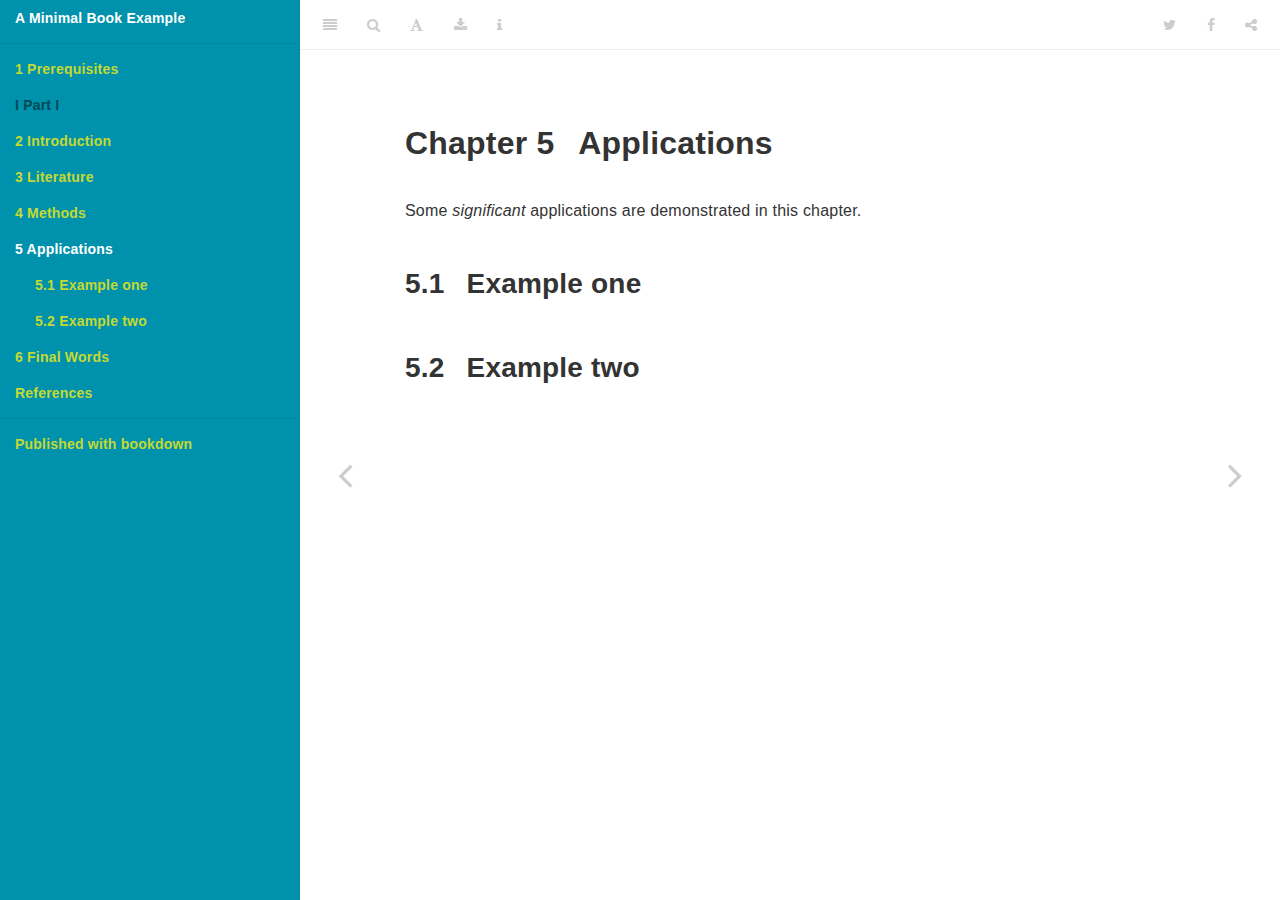
==== applications.html @ e14046f0 "Deploying to gh-pages from  @ 23b12a943965d88b2d7e31c9200f5fcfc055c1f4 🚀" ====
<!DOCTYPE html>
<html lang="" xml:lang="">
<head>

  <meta charset="utf-8" />
  <meta http-equiv="X-UA-Compatible" content="IE=edge" />
  <title>Chapter 5 Applications | A Minimal Book Example</title>
  <meta name="description" content="This is a minimal example of using the bookdown package to write a book. The output format for this example is bookdown::gitbook." />
  <meta name="generator" content="bookdown 0.20 and GitBook 2.6.7" />

  <meta property="og:title" content="Chapter 5 Applications | A Minimal Book Example" />
  <meta property="og:type" content="book" />
  
  
  <meta property="og:description" content="This is a minimal example of using the bookdown package to write a book. The output format for this example is bookdown::gitbook." />
  

  <meta name="twitter:card" content="summary" />
  <meta name="twitter:title" content="Chapter 5 Applications | A Minimal Book Example" />
  
  <meta name="twitter:description" content="This is a minimal example of using the bookdown package to write a book. The output format for this example is bookdown::gitbook." />
  

<meta name="author" content="Yihui Xie" />


<meta name="date" content="2020-07-08" />

  <meta name="viewport" content="width=device-width, initial-scale=1" />
  <meta name="apple-mobile-web-app-capable" content="yes" />
  <meta name="apple-mobile-web-app-status-bar-style" content="black" />
  
  
<link rel="prev" href="methods.html"/>
<link rel="next" href="final-words.html"/>
<script src="libs/jquery-2.2.3/jquery.min.js"></script>
<link href="libs/gitbook-2.6.7/css/style.css" rel="stylesheet" />
<link href="libs/gitbook-2.6.7/css/plugin-table.css" rel="stylesheet" />
<link href="libs/gitbook-2.6.7/css/plugin-bookdown.css" rel="stylesheet" />
<link href="libs/gitbook-2.6.7/css/plugin-highlight.css" rel="stylesheet" />
<link href="libs/gitbook-2.6.7/css/plugin-search.css" rel="stylesheet" />
<link href="libs/gitbook-2.6.7/css/plugin-fontsettings.css" rel="stylesheet" />
<link href="libs/gitbook-2.6.7/css/plugin-clipboard.css" rel="stylesheet" />









<script src="libs/accessible-code-block-0.0.1/empty-anchor.js"></script>


<style type="text/css">
code.sourceCode > span { display: inline-block; line-height: 1.25; }
code.sourceCode > span { color: inherit; text-decoration: inherit; }
code.sourceCode > span:empty { height: 1.2em; }
.sourceCode { overflow: visible; }
code.sourceCode { white-space: pre; position: relative; }
pre.sourceCode { margin: 0; }
@media screen {
div.sourceCode { overflow: auto; }
}
@media print {
code.sourceCode { white-space: pre-wrap; }
code.sourceCode > span { text-indent: -5em; padding-left: 5em; }
}
pre.numberSource code
  { counter-reset: source-line 0; }
pre.numberSource code > span
  { position: relative; left: -4em; counter-increment: source-line; }
pre.numberSource code > span > a:first-child::before
  { content: counter(source-line);
    position: relative; left: -1em; text-align: right; vertical-align: baseline;
    border: none; display: inline-block;
    -webkit-touch-callout: none; -webkit-user-select: none;
    -khtml-user-select: none; -moz-user-select: none;
    -ms-user-select: none; user-select: none;
    padding: 0 4px; width: 4em;
    color: #aaaaaa;
  }
pre.numberSource { margin-left: 3em; border-left: 1px solid #aaaaaa;  padding-left: 4px; }
div.sourceCode
  {   }
@media screen {
code.sourceCode > span > a:first-child::before { text-decoration: underline; }
}
code span.al { color: #ff0000; font-weight: bold; } /* Alert */
code span.an { color: #60a0b0; font-weight: bold; font-style: italic; } /* Annotation */
code span.at { color: #7d9029; } /* Attribute */
code span.bn { color: #40a070; } /* BaseN */
code span.bu { } /* BuiltIn */
code span.cf { color: #007020; font-weight: bold; } /* ControlFlow */
code span.ch { color: #4070a0; } /* Char */
code span.cn { color: #880000; } /* Constant */
code span.co { color: #60a0b0; font-style: italic; } /* Comment */
code span.cv { color: #60a0b0; font-weight: bold; font-style: italic; } /* CommentVar */
code span.do { color: #ba2121; font-style: italic; } /* Documentation */
code span.dt { color: #902000; } /* DataType */
code span.dv { color: #40a070; } /* DecVal */
code span.er { color: #ff0000; font-weight: bold; } /* Error */
code span.ex { } /* Extension */
code span.fl { color: #40a070; } /* Float */
code span.fu { color: #06287e; } /* Function */
code span.im { } /* Import */
code span.in { color: #60a0b0; font-weight: bold; font-style: italic; } /* Information */
code span.kw { color: #007020; font-weight: bold; } /* Keyword */
code span.op { color: #666666; } /* Operator */
code span.ot { color: #007020; } /* Other */
code span.pp { color: #bc7a00; } /* Preprocessor */
code span.sc { color: #4070a0; } /* SpecialChar */
code span.ss { color: #bb6688; } /* SpecialString */
code span.st { color: #4070a0; } /* String */
code span.va { color: #19177c; } /* Variable */
code span.vs { color: #4070a0; } /* VerbatimString */
code span.wa { color: #60a0b0; font-weight: bold; font-style: italic; } /* Warning */
</style>

<link rel="stylesheet" href="style.css" type="text/css" />
</head>

<body>



  <div class="book without-animation with-summary font-size-2 font-family-1" data-basepath=".">

    <div class="book-summary">
      <nav role="navigation">

<ul class="summary">
<li><a href="./">A Minimal Book Example</a></li>

<li class="divider"></li>
<li class="chapter" data-level="1" data-path="index.html"><a href="index.html"><i class="fa fa-check"></i><b>1</b> Prerequisites</a></li>
<li class="part"><span><b>I Part I</b></span></li>
<li class="chapter" data-level="2" data-path="intro.html"><a href="intro.html"><i class="fa fa-check"></i><b>2</b> Introduction</a></li>
<li class="chapter" data-level="3" data-path="literature.html"><a href="literature.html"><i class="fa fa-check"></i><b>3</b> Literature</a></li>
<li class="chapter" data-level="4" data-path="methods.html"><a href="methods.html"><i class="fa fa-check"></i><b>4</b> Methods</a></li>
<li class="chapter" data-level="5" data-path="applications.html"><a href="applications.html"><i class="fa fa-check"></i><b>5</b> Applications</a><ul>
<li class="chapter" data-level="5.1" data-path="applications.html"><a href="applications.html#example-one"><i class="fa fa-check"></i><b>5.1</b> Example one</a></li>
<li class="chapter" data-level="5.2" data-path="applications.html"><a href="applications.html#example-two"><i class="fa fa-check"></i><b>5.2</b> Example two</a></li>
</ul></li>
<li class="chapter" data-level="6" data-path="final-words.html"><a href="final-words.html"><i class="fa fa-check"></i><b>6</b> Final Words</a></li>
<li class="chapter" data-level="" data-path="references.html"><a href="references.html"><i class="fa fa-check"></i>References</a></li>
<li class="divider"></li>
<li><a href="https://github.com/rstudio/bookdown" target="blank">Published with bookdown</a></li>

</ul>

      </nav>
    </div>

    <div class="book-body">
      <div class="body-inner">
        <div class="book-header" role="navigation">
          <h1>
            <i class="fa fa-circle-o-notch fa-spin"></i><a href="./">A Minimal Book Example</a>
          </h1>
        </div>

        <div class="page-wrapper" tabindex="-1" role="main">
          <div class="page-inner">

            <section class="normal" id="section-">
<div id="applications" class="section level1">
<h1><span class="header-section-number">Chapter 5</span> Applications</h1>
<p>Some <em>significant</em> applications are demonstrated in this chapter.</p>
<div id="example-one" class="section level2">
<h2><span class="header-section-number">5.1</span> Example one</h2>
</div>
<div id="example-two" class="section level2">
<h2><span class="header-section-number">5.2</span> Example two</h2>

</div>
</div>
            </section>

          </div>
        </div>
      </div>
<a href="methods.html" class="navigation navigation-prev " aria-label="Previous page"><i class="fa fa-angle-left"></i></a>
<a href="final-words.html" class="navigation navigation-next " aria-label="Next page"><i class="fa fa-angle-right"></i></a>
    </div>
  </div>
<script src="libs/gitbook-2.6.7/js/app.min.js"></script>
<script src="libs/gitbook-2.6.7/js/lunr.js"></script>
<script src="libs/gitbook-2.6.7/js/clipboard.min.js"></script>
<script src="libs/gitbook-2.6.7/js/plugin-search.js"></script>
<script src="libs/gitbook-2.6.7/js/plugin-sharing.js"></script>
<script src="libs/gitbook-2.6.7/js/plugin-fontsettings.js"></script>
<script src="libs/gitbook-2.6.7/js/plugin-bookdown.js"></script>
<script src="libs/gitbook-2.6.7/js/jquery.highlight.js"></script>
<script src="libs/gitbook-2.6.7/js/plugin-clipboard.js"></script>
<script>
gitbook.require(["gitbook"], function(gitbook) {
gitbook.start({
"sharing": {
"github": false,
"facebook": true,
"twitter": true,
"linkedin": false,
"weibo": false,
"instapaper": false,
"vk": false,
"all": ["facebook", "twitter", "linkedin", "weibo", "instapaper"]
},
"fontsettings": {
"theme": "white",
"family": "sans",
"size": 2
},
"edit": {
"link": null,
"text": null
},
"history": {
"link": null,
"text": null
},
"view": {
"link": null,
"text": null
},
"download": ["BookBiocCSS.pdf", "BookBiocCSS.epub"],
"toc": {
"collapse": "subsection"
}
});
});
</script>

<!-- dynamically load mathjax for compatibility with self-contained -->
<script>
  (function () {
    var script = document.createElement("script");
    script.type = "text/javascript";
    var src = "true";
    if (src === "" || src === "true") src = "https://mathjax.rstudio.com/latest/MathJax.js?config=TeX-MML-AM_CHTML";
    if (location.protocol !== "file:")
      if (/^https?:/.test(src))
        src = src.replace(/^https?:/, '');
    script.src = src;
    document.getElementsByTagName("head")[0].appendChild(script);
  })();
</script>
</body>

</html>
---- libs/gitbook-2.6.7/css/style.css ----
/*! normalize.css v2.1.0 | MIT License | git.io/normalize */img,legend{border:0}*,.fa{-webkit-font-smoothing:antialiased}.fa-ul>li,sub,sup{position:relative}.book .book-body .page-wrapper .page-inner section.normal hr:after,.book-langs-index .inner .languages:after,.buttons:after,.dropdown-menu .buttons:after{clear:both}body,html{-ms-text-size-adjust:100%;-webkit-text-size-adjust:100%}article,aside,details,figcaption,figure,footer,header,hgroup,main,nav,section,summary{display:block}audio,canvas,video{display:inline-block}.hidden,[hidden]{display:none}audio:not([controls]){display:none;height:0}html{font-family:sans-serif}body,figure{margin:0}a:focus{outline:dotted thin}a:active,a:hover{outline:0}h1{font-size:2em;margin:.67em 0}abbr[title]{border-bottom:1px dotted}b,strong{font-weight:700}dfn{font-style:italic}hr{-moz-box-sizing:content-box;box-sizing:content-box;height:0}mark{background:#ff0;color:#000}code,kbd,pre,samp{font-family:monospace,serif;font-size:1em}pre{white-space:pre-wrap}q{quotes:"\201C" "\201D" "\2018" "\2019"}small{font-size:80%}sub,sup{font-size:75%;line-height:0;vertical-align:baseline}sup{top:-.5em}sub{bottom:-.25em}svg:not(:root){overflow:hidden}fieldset{border:1px solid silver;margin:0 2px;padding:.35em .625em .75em}legend{padding:0}button,input,select,textarea{font-family:inherit;font-size:100%;margin:0}button,input{line-height:normal}button,select{text-transform:none}button,html input[type=button],input[type=reset],input[type=submit]{-webkit-appearance:button;cursor:pointer}button[disabled],html input[disabled]{cursor:default}input[type=checkbox],input[type=radio]{box-sizing:border-box;padding:0}input[type=search]{-webkit-appearance:textfield;-moz-box-sizing:content-box;-webkit-box-sizing:content-box;box-sizing:content-box}input[type=search]::-webkit-search-cancel-button{margin-right:10px;}button::-moz-focus-inner,input::-moz-focus-inner{border:0;padding:0}textarea{overflow:auto;vertical-align:top}table{border-collapse:collapse;border-spacing:0}/*!
 * Preboot v2
 *
 * Open sourced under MIT license by @mdo.
 * Some variables and mixins from Bootstrap (Apache 2 license).
 */.link-inherit,.link-inherit:focus,.link-inherit:hover{color:inherit}.fa,.fa-stack{display:inline-block}/*!
 *  Font Awesome 4.1.0 by @davegandy - http://fontawesome.io - @fontawesome
 *  License - http://fontawesome.io/license (Font: SIL OFL 1.1, CSS: MIT License)
 */@font-face{font-family:FontAwesome;src:url(./fontawesome/fontawesome-webfont.ttf?v=4.1.0) format('truetype');font-weight:400;font-style:normal}.fa{font-family:FontAwesome;font-style:normal;font-weight:400;line-height:1;-moz-osx-font-smoothing:grayscale}.book .book-header,.book .book-summary{font-family:"Helvetica Neue",Helvetica,Arial,sans-serif}.fa-lg{font-size:1.33333333em;line-height:.75em;vertical-align:-15%}.fa-2x{font-size:2em}.fa-3x{font-size:3em}.fa-4x{font-size:4em}.fa-5x{font-size:5em}.fa-fw{width:1.28571429em;text-align:center}.fa-ul{padding-left:0;margin-left:2.14285714em;list-style-type:none}.fa-li{position:absolute;left:-2.14285714em;width:2.14285714em;top:.14285714em;text-align:center}.fa-li.fa-lg{left:-1.85714286em}.fa-border{padding:.2em .25em .15em;border:.08em solid #eee;border-radius:.1em}.pull-right{float:right}.pull-left{float:left}.fa.pull-left{margin-right:.3em}.fa.pull-right{margin-left:.3em}.fa-spin{-webkit-animation:spin 2s infinite linear;-moz-animation:spin 2s infinite linear;-o-animation:spin 2s infinite linear;animation:spin 2s infinite linear}@-moz-keyframes spin{0%{-moz-transform:rotate(0)}100%{-moz-transform:rotate(359deg)}}@-webkit-keyframes spin{0%{-webkit-transform:rotate(0)}100%{-webkit-transform:rotate(359deg)}}@-o-keyframes spin{0%{-o-transform:rotate(0)}100%{-o-transform:rotate(359deg)}}@keyframes spin{0%{-webkit-transform:rotate(0);transform:rotate(0)}100%{-webkit-transform:rotate(359deg);transform:rotate(359deg)}}.fa-rotate-90{filter:progid:DXImageTransform.Microsoft.BasicImage(rotation=1);-webkit-transform:rotate(90deg);-moz-transform:rotate(90deg);-ms-transform:rotate(90deg);-o-transform:rotate(90deg);transform:rotate(90deg)}.fa-rotate-180{filter:progid:DXImageTransform.Microsoft.BasicImage(rotation=2);-webkit-transform:rotate(180deg);-moz-transform:rotate(180deg);-ms-transform:rotate(180deg);-o-transform:rotate(180deg);transform:rotate(180deg)}.fa-rotate-270{filter:progid:DXImageTransform.Microsoft.BasicImage(rotation=3);-webkit-transform:rotate(270deg);-moz-transform:rotate(270deg);-ms-transform:rotate(270deg);-o-transform:rotate(270deg);transform:rotate(270deg)}.fa-flip-horizontal{filter:progid:DXImageTransform.Microsoft.BasicImage(rotation=0, mirror=1);-webkit-transform:scale(-1,1);-moz-transform:scale(-1,1);-ms-transform:scale(-1,1);-o-transform:scale(-1,1);transform:scale(-1,1)}.fa-flip-vertical{filter:progid:DXImageTransform.Microsoft.BasicImage(rotation=2, mirror=1);-webkit-transform:scale(1,-1);-moz-transform:scale(1,-1);-ms-transform:scale(1,-1);-o-transform:scale(1,-1);transform:scale(1,-1)}.fa-stack{position:relative;width:2em;height:2em;line-height:2em;vertical-align:middle}.fa-stack-1x,.fa-stack-2x{position:absolute;left:0;width:100%;text-align:center}.fa-stack-1x{line-height:inherit}.fa-stack-2x{font-size:2em}.fa-inverse{color:#fff}.fa-glass:before{content:"\f000"}.fa-music:before{content:"\f001"}.fa-search:before{content:"\f002"}.fa-envelope-o:before{content:"\f003"}.fa-heart:before{content:"\f004"}.fa-star:before{content:"\f005"}.fa-star-o:before{content:"\f006"}.fa-user:before{content:"\f007"}.fa-film:before{content:"\f008"}.fa-th-large:before{content:"\f009"}.fa-th:before{content:"\f00a"}.fa-th-list:before{content:"\f00b"}.fa-check:before{content:"\f00c"}.fa-times:before{content:"\f00d"}.fa-search-plus:before{content:"\f00e"}.fa-search-minus:before{content:"\f010"}.fa-power-off:before{content:"\f011"}.fa-signal:before{content:"\f012"}.fa-cog:before,.fa-gear:before{content:"\f013"}.fa-trash-o:before{content:"\f014"}.fa-home:before{content:"\f015"}.fa-file-o:before{content:"\f016"}.fa-clock-o:before{content:"\f017"}.fa-road:before{content:"\f018"}.fa-download:before{content:"\f019"}.fa-arrow-circle-o-down:before{content:"\f01a"}.fa-arrow-circle-o-up:before{content:"\f01b"}.fa-inbox:before{content:"\f01c"}.fa-play-circle-o:before{content:"\f01d"}.fa-repeat:before,.fa-rotate-right:before{content:"\f01e"}.fa-refresh:before{content:"\f021"}.fa-list-alt:before{content:"\f022"}.fa-lock:before{content:"\f023"}.fa-flag:before{content:"\f024"}.fa-headphones:before{content:"\f025"}.fa-volume-off:before{content:"\f026"}.fa-volume-down:before{content:"\f027"}.fa-volume-up:before{content:"\f028"}.fa-qrcode:before{content:"\f029"}.fa-barcode:before{content:"\f02a"}.fa-tag:before{content:"\f02b"}.fa-tags:before{content:"\f02c"}.fa-book:before{content:"\f02d"}.fa-bookmark:before{content:"\f02e"}.fa-print:before{content:"\f02f"}.fa-camera:before{content:"\f030"}.fa-font:before{content:"\f031"}.fa-bold:before{content:"\f032"}.fa-italic:before{content:"\f033"}.fa-text-height:before{content:"\f034"}.fa-text-width:before{content:"\f035"}.fa-align-left:before{content:"\f036"}.fa-align-center:before{content:"\f037"}.fa-align-right:before{content:"\f038"}.fa-align-justify:before{content:"\f039"}.fa-list:before{content:"\f03a"}.fa-dedent:before,.fa-outdent:before{content:"\f03b"}.fa-indent:before{content:"\f03c"}.fa-video-camera:before{content:"\f03d"}.fa-image:before,.fa-photo:before,.fa-picture-o:before{content:"\f03e"}.fa-pencil:before{content:"\f040"}.fa-map-marker:before{content:"\f041"}.fa-adjust:before{content:"\f042"}.fa-tint:before{content:"\f043"}.fa-edit:before,.fa-pencil-square-o:before{content:"\f044"}.fa-share-square-o:before{content:"\f045"}.fa-check-square-o:before{content:"\f046"}.fa-arrows:before{content:"\f047"}.fa-step-backward:before{content:"\f048"}.fa-fast-backward:before{content:"\f049"}.fa-backward:before{content:"\f04a"}.fa-play:before{content:"\f04b"}.fa-pause:before{content:"\f04c"}.fa-stop:before{content:"\f04d"}.fa-forward:before{content:"\f04e"}.fa-fast-forward:before{content:"\f050"}.fa-step-forward:before{content:"\f051"}.fa-eject:before{content:"\f052"}.fa-chevron-left:before{content:"\f053"}.fa-chevron-right:before{content:"\f054"}.fa-plus-circle:before{content:"\f055"}.fa-minus-circle:before{content:"\f056"}.fa-times-circle:before{content:"\f057"}.fa-check-circle:before{content:"\f058"}.fa-question-circle:before{content:"\f059"}.fa-info-circle:before{content:"\f05a"}.fa-crosshairs:before{content:"\f05b"}.fa-times-circle-o:before{content:"\f05c"}.fa-check-circle-o:before{content:"\f05d"}.fa-ban:before{content:"\f05e"}.fa-arrow-left:before{content:"\f060"}.fa-arrow-right:before{content:"\f061"}.fa-arrow-up:before{content:"\f062"}.fa-arrow-down:before{content:"\f063"}.fa-mail-forward:before,.fa-share:before{content:"\f064"}.fa-expand:before{content:"\f065"}.fa-compress:before{content:"\f066"}.fa-plus:before{content:"\f067"}.fa-minus:before{content:"\f068"}.fa-asterisk:before{content:"\f069"}.fa-exclamation-circle:before{content:"\f06a"}.fa-gift:before{content:"\f06b"}.fa-leaf:before{content:"\f06c"}.fa-fire:before{content:"\f06d"}.fa-eye:before{content:"\f06e"}.fa-eye-slash:before{content:"\f070"}.fa-exclamation-triangle:before,.fa-warning:before{content:"\f071"}.fa-plane:before{content:"\f072"}.fa-calendar:before{content:"\f073"}.fa-random:before{content:"\f074"}.fa-comment:before{content:"\f075"}.fa-magnet:before{content:"\f076"}.fa-chevron-up:before{content:"\f077"}.fa-chevron-down:before{content:"\f078"}.fa-retweet:before{content:"\f079"}.fa-shopping-cart:before{content:"\f07a"}.fa-folder:before{content:"\f07b"}.fa-folder-open:before{content:"\f07c"}.fa-arrows-v:before{content:"\f07d"}.fa-arrows-h:before{content:"\f07e"}.fa-bar-chart-o:before{content:"\f080"}.fa-twitter-square:before{content:"\f081"}.fa-facebook-square:before{content:"\f082"}.fa-camera-retro:before{content:"\f083"}.fa-key:before{content:"\f084"}.fa-cogs:before,.fa-gears:before{content:"\f085"}.fa-comments:before{content:"\f086"}.fa-thumbs-o-up:before{content:"\f087"}.fa-thumbs-o-down:before{content:"\f088"}.fa-star-half:before{content:"\f089"}.fa-heart-o:before{content:"\f08a"}.fa-sign-out:before{content:"\f08b"}.fa-linkedin-square:before{content:"\f08c"}.fa-thumb-tack:before{content:"\f08d"}.fa-external-link:before{content:"\f08e"}.fa-sign-in:before{content:"\f090"}.fa-trophy:before{content:"\f091"}.fa-github-square:before{content:"\f092"}.fa-upload:before{content:"\f093"}.fa-lemon-o:before{content:"\f094"}.fa-phone:before{content:"\f095"}.fa-square-o:before{content:"\f096"}.fa-bookmark-o:before{content:"\f097"}.fa-phone-square:before{content:"\f098"}.fa-twitter:before{content:"\f099"}.fa-facebook:before{content:"\f09a"}.fa-github:before{content:"\f09b"}.fa-unlock:before{content:"\f09c"}.fa-credit-card:before{content:"\f09d"}.fa-rss:before{content:"\f09e"}.fa-hdd-o:before{content:"\f0a0"}.fa-bullhorn:before{content:"\f0a1"}.fa-bell:before{content:"\f0f3"}.fa-certificate:before{content:"\f0a3"}.fa-hand-o-right:before{content:"\f0a4"}.fa-hand-o-left:before{content:"\f0a5"}.fa-hand-o-up:before{content:"\f0a6"}.fa-hand-o-down:before{content:"\f0a7"}.fa-arrow-circle-left:before{content:"\f0a8"}.fa-arrow-circle-right:before{content:"\f0a9"}.fa-arrow-circle-up:before{content:"\f0aa"}.fa-arrow-circle-down:before{content:"\f0ab"}.fa-globe:before{content:"\f0ac"}.fa-wrench:before{content:"\f0ad"}.fa-tasks:before{content:"\f0ae"}.fa-filter:before{content:"\f0b0"}.fa-briefcase:before{content:"\f0b1"}.fa-arrows-alt:before{content:"\f0b2"}.fa-group:before,.fa-users:before{content:"\f0c0"}.fa-chain:before,.fa-link:before{content:"\f0c1"}.fa-cloud:before{content:"\f0c2"}.fa-flask:before{content:"\f0c3"}.fa-cut:before,.fa-scissors:before{content:"\f0c4"}.fa-copy:before,.fa-files-o:before{content:"\f0c5"}.fa-paperclip:before{content:"\f0c6"}.fa-floppy-o:before,.fa-save:before{content:"\f0c7"}.fa-square:before{content:"\f0c8"}.fa-bars:before,.fa-navicon:before,.fa-reorder:before{content:"\f0c9"}.fa-list-ul:before{content:"\f0ca"}.fa-list-ol:before{content:"\f0cb"}.fa-strikethrough:before{content:"\f0cc"}.fa-underline:before{content:"\f0cd"}.fa-table:before{content:"\f0ce"}.fa-magic:before{content:"\f0d0"}.fa-truck:before{content:"\f0d1"}.fa-pinterest:before{content:"\f0d2"}.fa-pinterest-square:before{content:"\f0d3"}.fa-google-plus-square:before{content:"\f0d4"}.fa-google-plus:before{content:"\f0d5"}.fa-money:before{content:"\f0d6"}.fa-caret-down:before{content:"\f0d7"}.fa-caret-up:before{content:"\f0d8"}.fa-caret-left:before{content:"\f0d9"}.fa-caret-right:before{content:"\f0da"}.fa-columns:before{content:"\f0db"}.fa-sort:before,.fa-unsorted:before{content:"\f0dc"}.fa-sort-desc:before,.fa-sort-down:before{content:"\f0dd"}.fa-sort-asc:before,.fa-sort-up:before{content:"\f0de"}.fa-envelope:before{content:"\f0e0"}.fa-linkedin:before{content:"\f0e1"}.fa-rotate-left:before,.fa-undo:before{content:"\f0e2"}.fa-gavel:before,.fa-legal:before{content:"\f0e3"}.fa-dashboard:before,.fa-tachometer:before{content:"\f0e4"}.fa-comment-o:before{content:"\f0e5"}.fa-comments-o:before{content:"\f0e6"}.fa-bolt:before,.fa-flash:before{content:"\f0e7"}.fa-sitemap:before{content:"\f0e8"}.fa-umbrella:before{content:"\f0e9"}.fa-clipboard:before,.fa-paste:before{content:"\f0ea"}.fa-lightbulb-o:before{content:"\f0eb"}.fa-exchange:before{content:"\f0ec"}.fa-cloud-download:before{content:"\f0ed"}.fa-cloud-upload:before{content:"\f0ee"}.fa-user-md:before{content:"\f0f0"}.fa-stethoscope:before{content:"\f0f1"}.fa-suitcase:before{content:"\f0f2"}.fa-bell-o:before{content:"\f0a2"}.fa-coffee:before{content:"\f0f4"}.fa-cutlery:before{content:"\f0f5"}.fa-file-text-o:before{content:"\f0f6"}.fa-building-o:before{content:"\f0f7"}.fa-hospital-o:before{content:"\f0f8"}.fa-ambulance:before{content:"\f0f9"}.fa-medkit:before{content:"\f0fa"}.fa-fighter-jet:before{content:"\f0fb"}.fa-beer:before{content:"\f0fc"}.fa-h-square:before{content:"\f0fd"}.fa-plus-square:before{content:"\f0fe"}.fa-angle-double-left:before{content:"\f100"}.fa-angle-double-right:before{content:"\f101"}.fa-angle-double-up:before{content:"\f102"}.fa-angle-double-down:before{content:"\f103"}.fa-angle-left:before{content:"\f104"}.fa-angle-right:before{content:"\f105"}.fa-angle-up:before{content:"\f106"}.fa-angle-down:before{content:"\f107"}.fa-desktop:before{content:"\f108"}.fa-laptop:before{content:"\f109"}.fa-tablet:before{content:"\f10a"}.fa-mobile-phone:before,.fa-mobile:before{content:"\f10b"}.fa-circle-o:before{content:"\f10c"}.fa-quote-left:before{content:"\f10d"}.fa-quote-right:before{content:"\f10e"}.fa-spinner:before{content:"\f110"}.fa-circle:before{content:"\f111"}.fa-mail-reply:before,.fa-reply:before{content:"\f112"}.fa-github-alt:before{content:"\f113"}.fa-folder-o:before{content:"\f114"}.fa-folder-open-o:before{content:"\f115"}.fa-smile-o:before{content:"\f118"}.fa-frown-o:before{content:"\f119"}.fa-meh-o:before{content:"\f11a"}.fa-gamepad:before{content:"\f11b"}.fa-keyboard-o:before{content:"\f11c"}.fa-flag-o:before{content:"\f11d"}.fa-flag-checkered:before{content:"\f11e"}.fa-terminal:before{content:"\f120"}.fa-code:before{content:"\f121"}.fa-mail-reply-all:before,.fa-reply-all:before{content:"\f122"}.fa-star-half-empty:before,.fa-star-half-full:before,.fa-star-half-o:before{content:"\f123"}.fa-location-arrow:before{content:"\f124"}.fa-crop:before{content:"\f125"}.fa-code-fork:before{content:"\f126"}.fa-chain-broken:before,.fa-unlink:before{content:"\f127"}.fa-question:before{content:"\f128"}.fa-info:before{content:"\f129"}.fa-exclamation:before{content:"\f12a"}.fa-superscript:before{content:"\f12b"}.fa-subscript:before{content:"\f12c"}.fa-eraser:before{content:"\f12d"}.fa-puzzle-piece:before{content:"\f12e"}.fa-microphone:before{content:"\f130"}.fa-microphone-slash:before{content:"\f131"}.fa-shield:before{content:"\f132"}.fa-calendar-o:before{content:"\f133"}.fa-fire-extinguisher:before{content:"\f134"}.fa-rocket:before{content:"\f135"}.fa-maxcdn:before{content:"\f136"}.fa-chevron-circle-left:before{content:"\f137"}.fa-chevron-circle-right:before{content:"\f138"}.fa-chevron-circle-up:before{content:"\f139"}.fa-chevron-circle-down:before{content:"\f13a"}.fa-html5:before{content:"\f13b"}.fa-css3:before{content:"\f13c"}.fa-anchor:before{content:"\f13d"}.fa-unlock-alt:before{content:"\f13e"}.fa-bullseye:before{content:"\f140"}.fa-ellipsis-h:before{content:"\f141"}.fa-ellipsis-v:before{content:"\f142"}.fa-rss-square:before{content:"\f143"}.fa-play-circle:before{content:"\f144"}.fa-ticket:before{content:"\f145"}.fa-minus-square:before{content:"\f146"}.fa-minus-square-o:before{content:"\f147"}.fa-level-up:before{content:"\f148"}.fa-level-down:before{content:"\f149"}.fa-check-square:before{content:"\f14a"}.fa-pencil-square:before{content:"\f14b"}.fa-external-link-square:before{content:"\f14c"}.fa-share-square:before{content:"\f14d"}.fa-compass:before{content:"\f14e"}.fa-caret-square-o-down:before,.fa-toggle-down:before{content:"\f150"}.fa-caret-square-o-up:before,.fa-toggle-up:before{content:"\f151"}.fa-caret-square-o-right:before,.fa-toggle-right:before{content:"\f152"}.fa-eur:before,.fa-euro:before{content:"\f153"}.fa-gbp:before{content:"\f154"}.fa-dollar:before,.fa-usd:before{content:"\f155"}.fa-inr:before,.fa-rupee:before{content:"\f156"}.fa-cny:before,.fa-jpy:before,.fa-rmb:before,.fa-yen:before{content:"\f157"}.fa-rouble:before,.fa-rub:before,.fa-ruble:before{content:"\f158"}.fa-krw:before,.fa-won:before{content:"\f159"}.fa-bitcoin:before,.fa-btc:before{content:"\f15a"}.fa-file:before{content:"\f15b"}.fa-file-text:before{content:"\f15c"}.fa-sort-alpha-asc:before{content:"\f15d"}.fa-sort-alpha-desc:before{content:"\f15e"}.fa-sort-amount-asc:before{content:"\f160"}.fa-sort-amount-desc:before{content:"\f161"}.fa-sort-numeric-asc:before{content:"\f162"}.fa-sort-numeric-desc:before{content:"\f163"}.fa-thumbs-up:before{content:"\f164"}.fa-thumbs-down:before{content:"\f165"}.fa-youtube-square:before{content:"\f166"}.fa-youtube:before{content:"\f167"}.fa-xing:before{content:"\f168"}.fa-xing-square:before{content:"\f169"}.fa-youtube-play:before{content:"\f16a"}.fa-dropbox:before{content:"\f16b"}.fa-stack-overflow:before{content:"\f16c"}.fa-instagram:before{content:"\f16d"}.fa-flickr:before{content:"\f16e"}.fa-adn:before{content:"\f170"}.fa-bitbucket:before{content:"\f171"}.fa-bitbucket-square:before{content:"\f172"}.fa-tumblr:before{content:"\f173"}.fa-tumblr-square:before{content:"\f174"}.fa-long-arrow-down:before{content:"\f175"}.fa-long-arrow-up:before{content:"\f176"}.fa-long-arrow-left:before{content:"\f177"}.fa-long-arrow-right:before{content:"\f178"}.fa-apple:before{content:"\f179"}.fa-windows:before{content:"\f17a"}.fa-android:before{content:"\f17b"}.fa-linux:before{content:"\f17c"}.fa-dribbble:before{content:"\f17d"}.fa-skype:before{content:"\f17e"}.fa-foursquare:before{content:"\f180"}.fa-trello:before{content:"\f181"}.fa-female:before{content:"\f182"}.fa-male:before{content:"\f183"}.fa-gittip:before{content:"\f184"}.fa-sun-o:before{content:"\f185"}.fa-moon-o:before{content:"\f186"}.fa-archive:before{content:"\f187"}.fa-bug:before{content:"\f188"}.fa-vk:before{content:"\f189"}.fa-weibo:before{content:"\f18a"}.fa-renren:before{content:"\f18b"}.fa-pagelines:before{content:"\f18c"}.fa-stack-exchange:before{content:"\f18d"}.fa-arrow-circle-o-right:before{content:"\f18e"}.fa-arrow-circle-o-left:before{content:"\f190"}.fa-caret-square-o-left:before,.fa-toggle-left:before{content:"\f191"}.fa-dot-circle-o:before{content:"\f192"}.fa-wheelchair:before{content:"\f193"}.fa-vimeo-square:before{content:"\f194"}.fa-try:before,.fa-turkish-lira:before{content:"\f195"}.fa-plus-square-o:before{content:"\f196"}.fa-space-shuttle:before{content:"\f197"}.fa-slack:before{content:"\f198"}.fa-envelope-square:before{content:"\f199"}.fa-wordpress:before{content:"\f19a"}.fa-openid:before{content:"\f19b"}.fa-bank:before,.fa-institution:before,.fa-university:before{content:"\f19c"}.fa-graduation-cap:before,.fa-mortar-board:before{content:"\f19d"}.fa-yahoo:before{content:"\f19e"}.fa-google:before{content:"\f1a0"}.fa-reddit:before{content:"\f1a1"}.fa-reddit-square:before{content:"\f1a2"}.fa-stumbleupon-circle:before{content:"\f1a3"}.fa-stumbleupon:before{content:"\f1a4"}.fa-delicious:before{content:"\f1a5"}.fa-digg:before{content:"\f1a6"}.fa-pied-piper-square:before,.fa-pied-piper:before{content:"\f1a7"}.fa-pied-piper-alt:before{content:"\f1a8"}.fa-drupal:before{content:"\f1a9"}.fa-joomla:before{content:"\f1aa"}.fa-language:before{content:"\f1ab"}.fa-fax:before{content:"\f1ac"}.fa-building:before{content:"\f1ad"}.fa-child:before{content:"\f1ae"}.fa-paw:before{content:"\f1b0"}.fa-spoon:before{content:"\f1b1"}.fa-cube:before{content:"\f1b2"}.fa-cubes:before{content:"\f1b3"}.fa-behance:before{content:"\f1b4"}.fa-behance-square:before{content:"\f1b5"}.fa-steam:before{content:"\f1b6"}.fa-steam-square:before{content:"\f1b7"}.fa-recycle:before{content:"\f1b8"}.fa-automobile:before,.fa-car:before{content:"\f1b9"}.fa-cab:before,.fa-taxi:before{content:"\f1ba"}.fa-tree:before{content:"\f1bb"}.fa-spotify:before{content:"\f1bc"}.fa-deviantart:before{content:"\f1bd"}.fa-soundcloud:before{content:"\f1be"}.fa-database:before{content:"\f1c0"}.fa-file-pdf-o:before{content:"\f1c1"}.fa-file-word-o:before{content:"\f1c2"}.fa-file-excel-o:before{content:"\f1c3"}.fa-file-powerpoint-o:before{content:"\f1c4"}.fa-file-image-o:before,.fa-file-photo-o:before,.fa-file-picture-o:before{content:"\f1c5"}.fa-file-archive-o:before,.fa-file-zip-o:before{content:"\f1c6"}.fa-file-audio-o:before,.fa-file-sound-o:before{content:"\f1c7"}.fa-file-movie-o:before,.fa-file-video-o:before{content:"\f1c8"}.fa-file-code-o:before{content:"\f1c9"}.fa-vine:before{content:"\f1ca"}.fa-codepen:before{content:"\f1cb"}.fa-jsfiddle:before{content:"\f1cc"}.fa-life-bouy:before,.fa-life-ring:before,.fa-life-saver:before,.fa-support:before{content:"\f1cd"}.fa-circle-o-notch:before{content:"\f1ce"}.fa-ra:before,.fa-rebel:before{content:"\f1d0"}.fa-empire:before,.fa-ge:before{content:"\f1d1"}.fa-git-square:before{content:"\f1d2"}.fa-git:before{content:"\f1d3"}.fa-hacker-news:before{content:"\f1d4"}.fa-tencent-weibo:before{content:"\f1d5"}.fa-qq:before{content:"\f1d6"}.fa-wechat:before,.fa-weixin:before{content:"\f1d7"}.fa-paper-plane:before,.fa-send:before{content:"\f1d8"}.fa-paper-plane-o:before,.fa-send-o:before{content:"\f1d9"}.fa-history:before{content:"\f1da"}.fa-circle-thin:before{content:"\f1db"}.fa-header:before{content:"\f1dc"}.fa-paragraph:before{content:"\f1dd"}.fa-sliders:before{content:"\f1de"}.fa-share-alt:before{content:"\f1e0"}.fa-share-alt-square:before{content:"\f1e1"}.fa-bomb:before{content:"\f1e2"}.book-langs-index{width:100%;height:100%;padding:40px 0;margin:0;overflow:auto}@media (max-width:600px){.book-langs-index{padding:0}}.book-langs-index .inner{max-width:600px;width:100%;margin:0 auto;padding:30px;background:#fff;border-radius:3px}.book-langs-index .inner h3{margin:0}.book-langs-index .inner .languages{list-style:none;padding:20px 30px;margin-top:20px;border-top:1px solid #eee}.book-langs-index .inner .languages:after,.book-langs-index .inner .languages:before{content:" ";display:table;line-height:0}.book-langs-index .inner .languages li{width:50%;float:left;padding:10px 5px;font-size:16px}@media (max-width:600px){.book-langs-index .inner .languages li{width:100%;max-width:100%}}.book .book-header{overflow:visible;height:50px;padding:0 8px;z-index:2;font-size:.85em;color:#7e888b;background:0 0}.book .book-header .btn{display:block;height:50px;padding:0 15px;border-bottom:none;color:#ccc;text-transform:uppercase;line-height:50px;-webkit-box-shadow:none!important;box-shadow:none!important;position:relative;font-size:14px}.book .book-header .btn:hover{position:relative;text-decoration:none;color:#444;background:0 0}.book .book-header h1{margin:0;font-size:20px;font-weight:200;text-align:center;line-height:50px;opacity:0;padding-left:200px;padding-right:200px;-webkit-transition:opacity .2s ease;-moz-transition:opacity .2s ease;-o-transition:opacity .2s ease;transition:opacity .2s ease;overflow:hidden;text-overflow:ellipsis;white-space:nowrap}.book .book-header h1 a,.book .book-header h1 a:hover{color:inherit;text-decoration:none}@media (max-width:1000px){.book .book-header h1{display:none}}.book .book-header h1 i{display:none}.book .book-header:hover h1{opacity:1}.book.is-loading .book-header h1 i{display:inline-block}.book.is-loading .book-header h1 a{display:none}.dropdown{position:relative}.dropdown-menu{position:absolute;top:100%;left:0;z-index:100;display:none;float:left;min-width:160px;padding:0;margin:2px 0 0;list-style:none;font-size:14px;background-color:#fafafa;border:1px solid rgba(0,0,0,.07);border-radius:1px;-webkit-box-shadow:0 6px 12px rgba(0,0,0,.175);box-shadow:0 6px 12px rgba(0,0,0,.175);background-clip:padding-box}.dropdown-menu.open{display:block}.dropdown-menu.dropdown-left{left:auto;right:4%}.dropdown-menu.dropdown-left .dropdown-caret{right:14px;left:auto}.dropdown-menu .dropdown-caret{position:absolute;top:-8px;left:14px;width:18px;height:10px;float:left;overflow:hidden}.dropdown-menu .dropdown-caret .caret-inner,.dropdown-menu .dropdown-caret .caret-outer{display:inline-block;top:0;border-left:9px solid transparent;border-right:9px solid transparent;position:absolute}.dropdown-menu .dropdown-caret .caret-outer{border-bottom:9px solid rgba(0,0,0,.1);height:auto;left:0;width:auto;margin-left:-1px}.dropdown-menu .dropdown-caret .caret-inner{margin-top:-1px;top:1px;border-bottom:9px solid #fafafa}.dropdown-menu .buttons{border-bottom:1px solid rgba(0,0,0,.07)}.dropdown-menu .buttons:after,.dropdown-menu .buttons:before{content:" ";display:table;line-height:0}.dropdown-menu .buttons:last-child{border-bottom:none}.dropdown-menu .buttons .button{border:0;background-color:transparent;color:#a6a6a6;width:100%;text-align:center;float:left;line-height:1.42857143;padding:8px 4px}.alert,.dropdown-menu .buttons .button:hover{color:#444}.dropdown-menu .buttons .button:focus,.dropdown-menu .buttons .button:hover{outline:0}.dropdown-menu .buttons .button.size-2{width:50%}.dropdown-menu .buttons .button.size-3{width:33%}.alert{padding:15px;margin-bottom:20px;background:#eee;border-bottom:5px solid #ddd}.alert-success{background:#dff0d8;border-color:#d6e9c6;color:#3c763d}.alert-info{background:#d9edf7;border-color:#bce8f1;color:#31708f}.alert-danger{background:#f2dede;border-color:#ebccd1;color:#a94442}.alert-warning{background:#fcf8e3;border-color:#faebcc;color:#8a6d3b}.book .book-summary{position:absolute;top:0;left:-300px;bottom:0;z-index:1;width:300px;color:#364149;background:#fafafa;border-right:1px solid rgba(0,0,0,.07);-webkit-transition:left 250ms ease;-moz-transition:left 250ms ease;-o-transition:left 250ms ease;transition:left 250ms ease}.book .book-summary ul.summary{position:absolute;top:0;left:0;right:0;bottom:0;overflow-y:auto;list-style:none;margin:0;padding:0;-webkit-transition:top .5s ease;-moz-transition:top .5s ease;-o-transition:top .5s ease;transition:top .5s ease}.book .book-summary ul.summary li{list-style:none}.book .book-summary ul.summary li.divider{height:1px;margin:7px 0;overflow:hidden;background:rgba(0,0,0,.07)}.book .book-summary ul.summary li i.fa-check{display:none;position:absolute;right:9px;top:16px;font-size:9px;color:#3c3}.book .book-summary ul.summary li.done>a{color:#364149;font-weight:400}.book .book-summary ul.summary li.done>a i{display:inline}.book .book-summary ul.summary li a,.book .book-summary ul.summary li span{display:block;padding:10px 15px;border-bottom:none;color:#364149;background:0 0;text-overflow:ellipsis;overflow:hidden;white-space:nowrap;position:relative}.book .book-summary ul.summary li span{cursor:not-allowed;opacity:.3;filter:alpha(opacity=30)}.book .book-summary ul.summary li a:hover,.book .book-summary ul.summary li.active>a{color:#008cff;background:0 0;text-decoration:none}.book .book-summary ul.summary li ul{padding-left:20px}@media (max-width:600px){.book .book-summary{width:calc(100% - 60px);bottom:0;left:-100%}}.book.with-summary .book-summary{left:0}.book.without-animation .book-summary{-webkit-transition:none!important;-moz-transition:none!important;-o-transition:none!important;transition:none!important}.book{position:relative;width:100%;height:100%}.book .book-body,.book .book-body .body-inner{position:absolute;top:0;left:0;overflow-y:auto;bottom:0;right:0}.book .book-body{color:#000;background:#fff;-webkit-transition:left 250ms ease;-moz-transition:left 250ms ease;-o-transition:left 250ms ease;transition:left 250ms ease}.book .book-body .page-wrapper{position:relative;outline:0}.book .book-body .page-wrapper .page-inner{max-width:800px;margin:0 auto;padding:20px 0 40px}.book .book-body .page-wrapper .page-inner section{margin:0;padding:5px 15px;background:#fff;border-radius:2px;line-height:1.7;font-size:1.6rem}.book .book-body .page-wrapper .page-inner .btn-group .btn{border-radius:0;background:#eee;border:0}@media (max-width:1240px){.book .book-body{-webkit-transition:-webkit-transform 250ms ease;-moz-transition:-moz-transform 250ms ease;-o-transition:-o-transform 250ms ease;transition:transform 250ms ease;padding-bottom:20px}.book .book-body .body-inner{position:static;min-height:calc(100% - 50px)}}@media (min-width:600px){.book.with-summary .book-body{left:300px}}@media (max-width:600px){.book.with-summary{overflow:hidden}.book.with-summary .book-body{-webkit-transform:translate(calc(100% - 60px),0);-moz-transform:translate(calc(100% - 60px),0);-ms-transform:translate(calc(100% - 60px),0);-o-transform:translate(calc(100% - 60px),0);transform:translate(calc(100% - 60px),0)}}.book.without-animation .book-body{-webkit-transition:none!important;-moz-transition:none!important;-o-transition:none!important;transition:none!important}.buttons:after,.buttons:before{content:" ";display:table;line-height:0}.button{border:0;background:#eee;color:#666;width:100%;text-align:center;float:left;line-height:1.42857143;padding:8px 4px}.button:hover{color:#444}.button:focus,.button:hover{outline:0}.button.size-2{width:50%}.button.size-3{width:33%}.book .book-body .page-wrapper .page-inner section{display:none}.book .book-body .page-wrapper .page-inner section.normal{display:block;word-wrap:break-word;overflow:hidden;color:#333;line-height:1.7;text-size-adjust:100%;-ms-text-size-adjust:100%;-webkit-text-size-adjust:100%;-moz-text-size-adjust:100%}.book .book-body .page-wrapper .page-inner section.normal *{box-sizing:border-box;-webkit-box-sizing:border-box;}.book .book-body .page-wrapper .page-inner section.normal>:first-child{margin-top:0!important}.book .book-body .page-wrapper .page-inner section.normal>:last-child{margin-bottom:0!important}.book .book-body .page-wrapper .page-inner section.normal blockquote,.book .book-body .page-wrapper .page-inner section.normal code,.book .book-body .page-wrapper .page-inner section.normal figure,.book .book-body .page-wrapper .page-inner section.normal img,.book .book-body .page-wrapper .page-inner section.normal pre,.book .book-body .page-wrapper .page-inner section.normal table,.book .book-body .page-wrapper .page-inner section.normal tr{page-break-inside:avoid}.book .book-body .page-wrapper .page-inner section.normal h2,.book .book-body .page-wrapper .page-inner section.normal h3,.book .book-body .page-wrapper .page-inner section.normal h4,.book .book-body .page-wrapper .page-inner section.normal h5,.book .book-body .page-wrapper .page-inner section.normal p{orphans:3;widows:3}.book .book-body .page-wrapper .page-inner section.normal h1,.book .book-body .page-wrapper .page-inner section.normal h2,.book .book-body .page-wrapper .page-inner section.normal h3,.book .book-body .page-wrapper .page-inner section.normal h4,.book .book-body .page-wrapper .page-inner section.normal h5{page-break-after:avoid}.book .book-body .page-wrapper .page-inner section.normal b,.book .book-body .page-wrapper .page-inner section.normal strong{font-weight:700}.book .book-body .page-wrapper .page-inner section.normal em{font-style:italic}.book .book-body .page-wrapper .page-inner section.normal blockquote,.book .book-body .page-wrapper .page-inner section.normal dl,.book .book-body .page-wrapper .page-inner section.normal ol,.book .book-body .page-wrapper .page-inner section.normal p,.book .book-body .page-wrapper .page-inner section.normal table,.book .book-body .page-wrapper .page-inner section.normal ul{margin-top:0;margin-bottom:.85em}.book .book-body .page-wrapper .page-inner section.normal a{color:#4183c4;text-decoration:none;background:0 0}.book .book-body .page-wrapper .page-inner section.normal a:active,.book .book-body .page-wrapper .page-inner section.normal a:focus,.book .book-body .page-wrapper .page-inner section.normal a:hover{outline:0;text-decoration:underline}.book .book-body .page-wrapper .page-inner section.normal img{border:0;max-width:100%}.book .book-body .page-wrapper .page-inner section.normal hr{height:4px;padding:0;margin:1.7em 0;overflow:hidden;background-color:#e7e7e7;border:none}.book .book-body .page-wrapper .page-inner section.normal hr:after,.book .book-body .page-wrapper .page-inner section.normal hr:before{display:table;content:" "}.book .book-body .page-wrapper .page-inner section.normal h1,.book .book-body .page-wrapper .page-inner section.normal h2,.book .book-body .page-wrapper .page-inner section.normal h3,.book .book-body .page-wrapper .page-inner section.normal h4,.book .book-body .page-wrapper .page-inner section.normal h5,.book .book-body .page-wrapper .page-inner section.normal h6{margin-top:1.275em;margin-bottom:.85em;}.book .book-body .page-wrapper .page-inner section.normal h1{font-size:2em}.book .book-body .page-wrapper .page-inner section.normal h2{font-size:1.75em}.book .book-body .page-wrapper .page-inner section.normal h3{font-size:1.5em}.book .book-body .page-wrapper .page-inner section.normal h4{font-size:1.25em}.book .book-body .page-wrapper .page-inner section.normal h5{font-size:1em}.book .book-body .page-wrapper .page-inner section.normal h6{font-size:1em;color:#777}.book .book-body .page-wrapper .page-inner section.normal code,.book .book-body .page-wrapper .page-inner section.normal pre{font-family:Consolas,"Liberation Mono",Menlo,Courier,monospace;direction:ltr;border:none;color:inherit}.book .book-body .page-wrapper .page-inner section.normal pre{overflow:auto;word-wrap:normal;margin:0 0 1.275em;padding:.85em 1em;background:#f7f7f7}.book .book-body .page-wrapper .page-inner section.normal pre>code{display:inline;max-width:initial;padding:0;margin:0;overflow:initial;line-height:inherit;font-size:.85em;white-space:pre;background:0 0}.book .book-body .page-wrapper .page-inner section.normal pre>code:after,.book .book-body .page-wrapper .page-inner section.normal pre>code:before{content:normal}.book .book-body .page-wrapper .page-inner section.normal code{padding:.2em;margin:0;font-size:.85em;background-color:#f7f7f7}.book .book-body .page-wrapper .page-inner section.normal code:after,.book .book-body .page-wrapper .page-inner section.normal code:before{letter-spacing:-.2em;content:"\00a0"}.book .book-body .page-wrapper .page-inner section.normal ol,.book .book-body .page-wrapper .page-inner section.normal ul{padding:0 0 0 2em;margin:0 0 .85em}.book .book-body .page-wrapper .page-inner section.normal ol ol,.book .book-body .page-wrapper .page-inner section.normal ol ul,.book .book-body .page-wrapper .page-inner section.normal ul ol,.book .book-body .page-wrapper .page-inner section.normal ul ul{margin-top:0;margin-bottom:0}.book .book-body .page-wrapper .page-inner section.normal ol ol{list-style-type:lower-roman}.book .book-body .page-wrapper .page-inner section.normal blockquote{margin:0 0 .85em;padding:0 15px;opacity:0.75;border-left:4px solid #dcdcdc}.book .book-body .page-wrapper .page-inner section.normal blockquote:first-child{margin-top:0}.book .book-body .page-wrapper .page-inner section.normal blockquote:last-child{margin-bottom:0}.book .book-body .page-wrapper .page-inner section.normal dl{padding:0}.book .book-body .page-wrapper .page-inner section.normal dl dt{padding:0;margin-top:.85em;font-style:italic;font-weight:700}.book .book-body .page-wrapper .page-inner section.normal dl dd{padding:0 .85em;margin-bottom:.85em}.book .book-body .page-wrapper .page-inner section.normal dd{margin-left:0}.book .book-body .page-wrapper .page-inner section.normal .glossary-term{cursor:help;text-decoration:underline}.book .book-body .navigation{position:absolute;top:50px;bottom:0;margin:0;max-width:150px;min-width:90px;display:flex;justify-content:center;align-content:center;flex-direction:column;font-size:40px;color:#ccc;text-align:center;-webkit-transition:all 350ms ease;-moz-transition:all 350ms ease;-o-transition:all 350ms ease;transition:all 350ms ease}.book .book-body .navigation:hover{text-decoration:none;color:#444}.book .book-body .navigation.navigation-next{right:0}.book .book-body .navigation.navigation-prev{left:0}@media (max-width:1240px){.book .book-body .navigation{position:static;top:auto;max-width:50%;width:50%;display:inline-block;float:left}.book .book-body .navigation.navigation-unique{max-width:100%;width:100%}}.book .book-body .page-wrapper .page-inner section.glossary{margin-bottom:40px}.book .book-body .page-wrapper .page-inner section.glossary h2 a,.book .book-body .page-wrapper .page-inner section.glossary h2 a:hover{color:inherit;text-decoration:none}.book .book-body .page-wrapper .page-inner section.glossary .glossary-index{list-style:none;margin:0;padding:0}.book .book-body .page-wrapper .page-inner section.glossary .glossary-index li{display:inline;margin:0 8px;white-space:nowrap}*{-webkit-box-sizing:border-box;-moz-box-sizing:border-box;box-sizing:border-box;-webkit-overflow-scrolling:touch;-webkit-tap-highlight-color:transparent;-webkit-text-size-adjust:none;-webkit-touch-callout:none}a{text-decoration:none}body,html{height:100%}html{font-size:62.5%}body{text-rendering:optimizeLegibility;font-smoothing:antialiased;font-family:"Helvetica Neue",Helvetica,Arial,sans-serif;font-size:14px;letter-spacing:.2px;text-size-adjust:100%}
.book .book-summary ul.summary li a span {display:inline;padding:initial;overflow:visible;cursor:auto;opacity:1;}
---- libs/gitbook-2.6.7/css/plugin-table.css ----
.book .book-body .page-wrapper .page-inner section.normal table{display:table;width:100%;border-collapse:collapse;border-spacing:0;overflow:auto}.book .book-body .page-wrapper .page-inner section.normal table td,.book .book-body .page-wrapper .page-inner section.normal table th{padding:6px 13px;border:1px solid #ddd}.book .book-body .page-wrapper .page-inner section.normal table tr{background-color:#fff;border-top:1px solid #ccc}.book .book-body .page-wrapper .page-inner section.normal table tr:nth-child(2n){background-color:#f8f8f8}.book .book-body .page-wrapper .page-inner section.normal table th{font-weight:700}
---- libs/gitbook-2.6.7/css/plugin-bookdown.css ----
.book .book-header h1 {
  padding-left: 20px;
  padding-right: 20px;
}
.book .book-header.fixed {
  position: fixed;
  right: 0;
  top: 0;
  left: 0;
  border-bottom: 1px solid rgba(0,0,0,.07);
}
span.search-highlight {
  background-color: #ffff88;
}
@media (min-width: 600px) {
  .book.with-summary .book-header.fixed {
    left: 300px;
  }
}
@media (max-width: 1240px) {
  .book .book-body.fixed {
    top: 50px;
  }
  .book .book-body.fixed .body-inner {
    top: auto;
  }
}
@media (max-width: 600px) {
  .book.with-summary .book-header.fixed {
    left: calc(100% - 60px);
    min-width: 300px;
  }
  .book.with-summary .book-body {
    transform: none;
    left: calc(100% - 60px);
    min-width: 300px;
  }
  .book .book-body.fixed {
    top: 0;
  }
}

.book .book-body.fixed .body-inner {
  top: 50px;
}
.book .book-body .page-wrapper .page-inner section.normal sub, .book .book-body .page-wrapper .page-inner section.normal sup {
  font-size: 85%;
}

@media print {
  .book .book-summary, .book .book-body .book-header, .fa {
    display: none !important;
  }
  .book .book-body.fixed {
    left: 0px;
  }
  .book .book-body,.book .book-body .body-inner, .book.with-summary {
    overflow: visible !important;
  }
}
.kable_wrapper {
  border-spacing: 20px 0;
  border-collapse: separate;
  border: none;
  margin: auto;
}
.kable_wrapper > tbody > tr > td {
  vertical-align: top;
}
.book .book-body .page-wrapper .page-inner section.normal table tr.header {
  border-top-width: 2px;
}
.book .book-body .page-wrapper .page-inner section.normal table tr:last-child td {
  border-bottom-width: 2px;
}
.book .book-body .page-wrapper .page-inner section.normal table td, .book .book-body .page-wrapper .page-inner section.normal table th {
  border-left: none;
  border-right: none;
}
.book .book-body .page-wrapper .page-inner section.normal table.kable_wrapper > tbody > tr, .book .book-body .page-wrapper .page-inner section.normal table.kable_wrapper > tbody > tr > td {
  border-top: none;
}
.book .book-body .page-wrapper .page-inner section.normal table.kable_wrapper > tbody > tr:last-child > td {
    border-bottom: none;
}

div.theorem, div.lemma, div.corollary, div.proposition, div.conjecture {
  font-style: italic;
}
span.theorem, span.lemma, span.corollary, span.proposition, span.conjecture {
  font-style: normal;
}
div.proof:after {
  content: "\25a2";
  float: right;
}
.header-section-number {
  padding-right: .5em;
}
---- libs/gitbook-2.6.7/css/plugin-highlight.css ----
.book .book-body .page-wrapper .page-inner section.normal pre,
.book .book-body .page-wrapper .page-inner section.normal code {
  /* http://jmblog.github.com/color-themes-for-google-code-highlightjs */
  /* Tomorrow Comment */
  /* Tomorrow Red */
  /* Tomorrow Orange */
  /* Tomorrow Yellow */
  /* Tomorrow Green */
  /* Tomorrow Aqua */
  /* Tomorrow Blue */
  /* Tomorrow Purple */
}
.book .book-body .page-wrapper .page-inner section.normal pre .hljs-comment,
.book .book-body .page-wrapper .page-inner section.normal code .hljs-comment,
.book .book-body .page-wrapper .page-inner section.normal pre .hljs-title,
.book .book-body .page-wrapper .page-inner section.normal code .hljs-title {
  color: #8e908c;
}
.book .book-body .page-wrapper .page-inner section.normal pre .hljs-variable,
.book .book-body .page-wrapper .page-inner section.normal code .hljs-variable,
.book .book-body .page-wrapper .page-inner section.normal pre .hljs-attribute,
.book .book-body .page-wrapper .page-inner section.normal code .hljs-attribute,
.book .book-body .page-wrapper .page-inner section.normal pre .hljs-tag,
.book .book-body .page-wrapper .page-inner section.normal code .hljs-tag,
.book .book-body .page-wrapper .page-inner section.normal pre .hljs-regexp,
.book .book-body .page-wrapper .page-inner section.normal code .hljs-regexp,
.book .book-body .page-wrapper .page-inner section.normal pre .ruby .hljs-constant,
.book .book-body .page-wrapper .page-inner section.normal code .ruby .hljs-constant,
.book .book-body .page-wrapper .page-inner section.normal pre .xml .hljs-tag .hljs-title,
.book .book-body .page-wrapper .page-inner section.normal code .xml .hljs-tag .hljs-title,
.book .book-body .page-wrapper .page-inner section.normal pre .xml .hljs-pi,
.book .book-body .page-wrapper .page-inner section.normal code .xml .hljs-pi,
.book .book-body .page-wrapper .page-inner section.normal pre .xml .hljs-doctype,
.book .book-body .page-wrapper .page-inner section.normal code .xml .hljs-doctype,
.book .book-body .page-wrapper .page-inner section.normal pre .html .hljs-doctype,
.book .book-body .page-wrapper .page-inner section.normal code .html .hljs-doctype,
.book .book-body .page-wrapper .page-inner section.normal pre .css .hljs-id,
.book .book-body .page-wrapper .page-inner section.normal code .css .hljs-id,
.book .book-body .page-wrapper .page-inner section.normal pre .css .hljs-class,
.book .book-body .page-wrapper .page-inner section.normal code .css .hljs-class,
.book .book-body .page-wrapper .page-inner section.normal pre .css .hljs-pseudo,
.book .book-body .page-wrapper .page-inner section.normal code .css .hljs-pseudo {
  color: #c82829;
}
.book .book-body .page-wrapper .page-inner section.normal pre .hljs-number,
.book .book-body .page-wrapper .page-inner section.normal code .hljs-number,
.book .book-body .page-wrapper .page-inner section.normal pre .hljs-preprocessor,
.book .book-body .page-wrapper .page-inner section.normal code .hljs-preprocessor,
.book .book-body .page-wrapper .page-inner section.normal pre .hljs-pragma,
.book .book-body .page-wrapper .page-inner section.normal code .hljs-pragma,
.book .book-body .page-wrapper .page-inner section.normal pre .hljs-built_in,
.book .book-body .page-wrapper .page-inner section.normal code .hljs-built_in,
.book .book-body .page-wrapper .page-inner section.normal pre .hljs-literal,
.book .book-body .page-wrapper .page-inner section.normal code .hljs-literal,
.book .book-body .page-wrapper .page-inner section.normal pre .hljs-params,
.book .book-body .page-wrapper .page-inner section.normal code .hljs-params,
.book .book-body .page-wrapper .page-inner section.normal pre .hljs-constant,
.book .book-body .page-wrapper .page-inner section.normal code .hljs-constant {
  color: #f5871f;
}
.book .book-body .page-wrapper .page-inner section.normal pre .ruby .hljs-class .hljs-title,
.book .book-body .page-wrapper .page-inner section.normal code .ruby .hljs-class .hljs-title,
.book .book-body .page-wrapper .page-inner section.normal pre .css .hljs-rules .hljs-attribute,
.book .book-body .page-wrapper .page-inner section.normal code .css .hljs-rules .hljs-attribute {
  color: #eab700;
}
.book .book-body .page-wrapper .page-inner section.normal pre .hljs-string,
.book .book-body .page-wrapper .page-inner section.normal code .hljs-string,
.book .book-body .page-wrapper .page-inner section.normal pre .hljs-value,
.book .book-body .page-wrapper .page-inner section.normal code .hljs-value,
.book .book-body .page-wrapper .page-inner section.normal pre .hljs-inheritance,
.book .book-body .page-wrapper .page-inner section.normal code .hljs-inheritance,
.book .book-body .page-wrapper .page-inner section.normal pre .hljs-header,
.book .book-body .page-wrapper .page-inner section.normal code .hljs-header,
.book .book-body .page-wrapper .page-inner section.normal pre .ruby .hljs-symbol,
.book .book-body .page-wrapper .page-inner section.normal code .ruby .hljs-symbol,
.book .book-body .page-wrapper .page-inner section.normal pre .xml .hljs-cdata,
.book .book-body .page-wrapper .page-inner section.normal code .xml .hljs-cdata {
  color: #718c00;
}
.book .book-body .page-wrapper .page-inner section.normal pre .css .hljs-hexcolor,
.book .book-body .page-wrapper .page-inner section.normal code .css .hljs-hexcolor {
  color: #3e999f;
}
.book .book-body .page-wrapper .page-inner section.normal pre .hljs-function,
.book .book-body .page-wrapper .page-inner section.normal code .hljs-function,
.book .book-body .page-wrapper .page-inner section.normal pre .python .hljs-decorator,
.book .book-body .page-wrapper .page-inner section.normal code .python .hljs-decorator,
.book .book-body .page-wrapper .page-inner section.normal pre .python .hljs-title,
.book .book-body .page-wrapper .page-inner section.normal code .python .hljs-title,
.book .book-body .page-wrapper .page-inner section.normal pre .ruby .hljs-function .hljs-title,
.book .book-body .page-wrapper .page-inner section.normal code .ruby .hljs-function .hljs-title,
.book .book-body .page-wrapper .page-inner section.normal pre .ruby .hljs-title .hljs-keyword,
.book .book-body .page-wrapper .page-inner section.normal code .ruby .hljs-title .hljs-keyword,
.book .book-body .page-wrapper .page-inner section.normal pre .perl .hljs-sub,
.book .book-body .page-wrapper .page-inner section.normal code .perl .hljs-sub,
.book .book-body .page-wrapper .page-inner section.normal pre .javascript .hljs-title,
.book .book-body .page-wrapper .page-inner section.normal code .javascript .hljs-title,
.book .book-body .page-wrapper .page-inner section.normal pre .coffeescript .hljs-title,
.book .book-body .page-wrapper .page-inner section.normal code .coffeescript .hljs-title {
  color: #4271ae;
}
.book .book-body .page-wrapper .page-inner section.normal pre .hljs-keyword,
.book .book-body .page-wrapper .page-inner section.normal code .hljs-keyword,
.book .book-body .page-wrapper .page-inner section.normal pre .javascript .hljs-function,
.book .book-body .page-wrapper .page-inner section.normal code .javascript .hljs-function {
  color: #8959a8;
}
.book .book-body .page-wrapper .page-inner section.normal pre .hljs,
.book .book-body .page-wrapper .page-inner section.normal code .hljs {
  display: block;
  background: white;
  color: #4d4d4c;
  padding: 0.5em;
}
.book .book-body .page-wrapper .page-inner section.normal pre .coffeescript .javascript,
.book .book-body .page-wrapper .page-inner section.normal code .coffeescript .javascript,
.book .book-body .page-wrapper .page-inner section.normal pre .javascript .xml,
.book .book-body .page-wrapper .page-inner section.normal code .javascript .xml,
.book .book-body .page-wrapper .page-inner section.normal pre .tex .hljs-formula,
.book .book-body .page-wrapper .page-inner section.normal code .tex .hljs-formula,
.book .book-body .page-wrapper .page-inner section.normal pre .xml .javascript,
.book .book-body .page-wrapper .page-inner section.normal code .xml .javascript,
.book .book-body .page-wrapper .page-inner section.normal pre .xml .vbscript,
.book .book-body .page-wrapper .page-inner section.normal code .xml .vbscript,
.book .book-body .page-wrapper .page-inner section.normal pre .xml .css,
.book .book-body .page-wrapper .page-inner section.normal code .xml .css,
.book .book-body .page-wrapper .page-inner section.normal pre .xml .hljs-cdata,
.book .book-body .page-wrapper .page-inner section.normal code .xml .hljs-cdata {
  opacity: 0.5;
}
.book.color-theme-1 .book-body .page-wrapper .page-inner section.normal pre,
.book.color-theme-1 .book-body .page-wrapper .page-inner section.normal code {
  /*

Orginal Style from ethanschoonover.com/solarized (c) Jeremy Hull <sourdrums@gmail.com>

*/
  /* Solarized Green */
  /* Solarized Cyan */
  /* Solarized Blue */
  /* Solarized Yellow */
  /* Solarized Orange */
  /* Solarized Red */
  /* Solarized Violet */
}
.book.color-theme-1 .book-body .page-wrapper .page-inner section.normal pre .hljs,
.book.color-theme-1 .book-body .page-wrapper .page-inner section.normal code .hljs {
  display: block;
  padding: 0.5em;
  background: #fdf6e3;
  color: #657b83;
}
.book.color-theme-1 .book-body .page-wrapper .page-inner section.normal pre .hljs-comment,
.book.color-theme-1 .book-body .page-wrapper .page-inner section.normal code .hljs-comment,
.book.color-theme-1 .book-body .page-wrapper .page-inner section.normal pre .hljs-template_comment,
.book.color-theme-1 .book-body .page-wrapper .page-inner section.normal code .hljs-template_comment,
.book.color-theme-1 .book-body .page-wrapper .page-inner section.normal pre .diff .hljs-header,
.book.color-theme-1 .book-body .page-wrapper .page-inner section.normal code .diff .hljs-header,
.book.color-theme-1 .book-body .page-wrapper .page-inner section.normal pre .hljs-doctype,
.book.color-theme-1 .book-body .page-wrapper .page-inner section.normal code .hljs-doctype,
.book.color-theme-1 .book-body .page-wrapper .page-inner section.normal pre .hljs-pi,
.book.color-theme-1 .book-body .page-wrapper .page-inner section.normal code .hljs-pi,
.book.color-theme-1 .book-body .page-wrapper .page-inner section.normal pre .lisp .hljs-string,
.book.color-theme-1 .book-body .page-wrapper .page-inner section.normal code .lisp .hljs-string,
.book.color-theme-1 .book-body .page-wrapper .page-inner section.normal pre .hljs-javadoc,
.book.color-theme-1 .book-body .page-wrapper .page-inner section.normal code .hljs-javadoc {
  color: #93a1a1;
}
.book.color-theme-1 .book-body .page-wrapper .page-inner section.normal pre .hljs-keyword,
.book.color-theme-1 .book-body .page-wrapper .page-inner section.normal code .hljs-keyword,
.book.color-theme-1 .book-body .page-wrapper .page-inner section.normal pre .hljs-winutils,
.book.color-theme-1 .book-body .page-wrapper .page-inner section.normal code .hljs-winutils,
.book.color-theme-1 .book-body .page-wrapper .page-inner section.normal pre .method,
.book.color-theme-1 .book-body .page-wrapper .page-inner section.normal code .method,
.book.color-theme-1 .book-body .page-wrapper .page-inner section.normal pre .hljs-addition,
.book.color-theme-1 .book-body .page-wrapper .page-inner section.normal code .hljs-addition,
.book.color-theme-1 .book-body .page-wrapper .page-inner section.normal pre .css .hljs-tag,
.book.color-theme-1 .book-body .page-wrapper .page-inner section.normal code .css .hljs-tag,
.book.color-theme-1 .book-body .page-wrapper .page-inner section.normal pre .hljs-request,
.book.color-theme-1 .book-body .page-wrapper .page-inner section.normal code .hljs-request,
.book.color-theme-1 .book-body .page-wrapper .page-inner section.normal pre .hljs-status,
.book.color-theme-1 .book-body .page-wrapper .page-inner section.normal code .hljs-status,
.book.color-theme-1 .book-body .page-wrapper .page-inner section.normal pre .nginx .hljs-title,
.book.color-theme-1 .book-body .page-wrapper .page-inner section.normal code .nginx .hljs-title {
  color: #859900;
}
.book.color-theme-1 .book-body .page-wrapper .page-inner section.normal pre .hljs-number,
.book.color-theme-1 .book-body .page-wrapper .page-inner section.normal code .hljs-number,
.book.color-theme-1 .book-body .page-wrapper .page-inner section.normal pre .hljs-command,
.book.color-theme-1 .book-body .page-wrapper .page-inner section.normal code .hljs-command,
.book.color-theme-1 .book-body .page-wrapper .page-inner section.normal pre .hljs-string,
.book.color-theme-1 .book-body .page-wrapper .page-inner section.normal code .hljs-string,
.book.color-theme-1 .book-body .page-wrapper .page-inner section.normal pre .hljs-tag .hljs-value,
.book.color-theme-1 .book-body .page-wrapper .page-inner section.normal code .hljs-tag .hljs-value,
.book.color-theme-1 .book-body .page-wrapper .page-inner section.normal pre .hljs-rules .hljs-value,
.book.color-theme-1 .book-body .page-wrapper .page-inner section.normal code .hljs-rules .hljs-value,
.book.color-theme-1 .book-body .page-wrapper .page-inner section.normal pre .hljs-phpdoc,
.book.color-theme-1 .book-body .page-wrapper .page-inner section.normal code .hljs-phpdoc,
.book.color-theme-1 .book-body .page-wrapper .page-inner section.normal pre .tex .hljs-formula,
.book.color-theme-1 .book-body .page-wrapper .page-inner section.normal code .tex .hljs-formula,
.book.color-theme-1 .book-body .page-wrapper .page-inner section.normal pre .hljs-regexp,
.book.color-theme-1 .book-body .page-wrapper .page-inner section.normal code .hljs-regexp,
.book.color-theme-1 .book-body .page-wrapper .page-inner section.normal pre .hljs-hexcolor,
.book.color-theme-1 .book-body .page-wrapper .page-inner section.normal code .hljs-hexcolor,
.book.color-theme-1 .book-body .page-wrapper .page-inner section.normal pre .hljs-link_url,
.book.color-theme-1 .book-body .page-wrapper .page-inner section.normal code .hljs-link_url {
  color: #2aa198;
}
.book.color-theme-1 .book-body .page-wrapper .page-inner section.normal pre .hljs-title,
.book.color-theme-1 .book-body .page-wrapper .page-inner section.normal code .hljs-title,
.book.color-theme-1 .book-body .page-wrapper .page-inner section.normal pre .hljs-localvars,
.book.color-theme-1 .book-body .page-wrapper .page-inner section.normal code .hljs-localvars,
.book.color-theme-1 .book-body .page-wrapper .page-inner section.normal pre .hljs-chunk,
.book.color-theme-1 .book-body .page-wrapper .page-inner section.normal code .hljs-chunk,
.book.color-theme-1 .book-body .page-wrapper .page-inner section.normal pre .hljs-decorator,
.book.color-theme-1 .book-body .page-wrapper .page-inner section.normal code .hljs-decorator,
.book.color-theme-1 .book-body .page-wrapper .page-inner section.normal pre .hljs-built_in,
.book.color-theme-1 .book-body .page-wrapper .page-inner section.normal code .hljs-built_in,
.book.color-theme-1 .book-body .page-wrapper .page-inner section.normal pre .hljs-identifier,
.book.color-theme-1 .book-body .page-wrapper .page-inner section.normal code .hljs-identifier,
.book.color-theme-1 .book-body .page-wrapper .page-inner section.normal pre .vhdl .hljs-literal,
.book.color-theme-1 .book-body .page-wrapper .page-inner section.normal code .vhdl .hljs-literal,
.book.color-theme-1 .book-body .page-wrapper .page-inner section.normal pre .hljs-id,
.book.color-theme-1 .book-body .page-wrapper .page-inner section.normal code .hljs-id,
.book.color-theme-1 .book-body .page-wrapper .page-inner section.normal pre .css .hljs-function,
.book.color-theme-1 .book-body .page-wrapper .page-inner section.normal code .css .hljs-function {
  color: #268bd2;
}
.book.color-theme-1 .book-body .page-wrapper .page-inner section.normal pre .hljs-attribute,
.book.color-theme-1 .book-body .page-wrapper .page-inner section.normal code .hljs-attribute,
.book.color-theme-1 .book-body .page-wrapper .page-inner section.normal pre .hljs-variable,
.book.color-theme-1 .book-body .page-wrapper .page-inner section.normal code .hljs-variable,
.book.color-theme-1 .book-body .page-wrapper .page-inner section.normal pre .lisp .hljs-body,
.book.color-theme-1 .book-body .page-wrapper .page-inner section.normal code .lisp .hljs-body,
.book.color-theme-1 .book-body .page-wrapper .page-inner section.normal pre .smalltalk .hljs-number,
.book.color-theme-1 .book-body .page-wrapper .page-inner section.normal code .smalltalk .hljs-number,
.book.color-theme-1 .book-body .page-wrapper .page-inner section.normal pre .hljs-constant,
.book.color-theme-1 .book-body .page-wrapper .page-inner section.normal code .hljs-constant,
.book.color-theme-1 .book-body .page-wrapper .page-inner section.normal pre .hljs-class .hljs-title,
.book.color-theme-1 .book-body .page-wrapper .page-inner section.normal code .hljs-class .hljs-title,
.book.color-theme-1 .book-body .page-wrapper .page-inner section.normal pre .hljs-parent,
.book.color-theme-1 .book-body .page-wrapper .page-inner section.normal code .hljs-parent,
.book.color-theme-1 .book-body .page-wrapper .page-inner section.normal pre .haskell .hljs-type,
.book.color-theme-1 .book-body .page-wrapper .page-inner section.normal code .haskell .hljs-type,
.book.color-theme-1 .book-body .page-wrapper .page-inner section.normal pre .hljs-link_reference,
.book.color-theme-1 .book-body .page-wrapper .page-inner section.normal code .hljs-link_reference {
  color: #b58900;
}
.book.color-theme-1 .book-body .page-wrapper .page-inner section.normal pre .hljs-preprocessor,
.book.color-theme-1 .book-body .page-wrapper .page-inner section.normal code .hljs-preprocessor,
.book.color-theme-1 .book-body .page-wrapper .page-inner section.normal pre .hljs-preprocessor .hljs-keyword,
.book.color-theme-1 .book-body .page-wrapper .page-inner section.normal code .hljs-preprocessor .hljs-keyword,
.book.color-theme-1 .book-body .page-wrapper .page-inner section.normal pre .hljs-pragma,
.book.color-theme-1 .book-body .page-wrapper .page-inner section.normal code .hljs-pragma,
.book.color-theme-1 .book-body .page-wrapper .page-inner section.normal pre .hljs-shebang,
.book.color-theme-1 .book-body .page-wrapper .page-inner section.normal code .hljs-shebang,
.book.color-theme-1 .book-body .page-wrapper .page-inner section.normal pre .hljs-symbol,
.book.color-theme-1 .book-body .page-wrapper .page-inner section.normal code .hljs-symbol,
.book.color-theme-1 .book-body .page-wrapper .page-inner section.normal pre .hljs-symbol .hljs-string,
.book.color-theme-1 .book-body .page-wrapper .page-inner section.normal code .hljs-symbol .hljs-string,
.book.color-theme-1 .book-body .page-wrapper .page-inner section.normal pre .diff .hljs-change,
.book.color-theme-1 .book-body .page-wrapper .page-inner section.normal code .diff .hljs-change,
.book.color-theme-1 .book-body .page-wrapper .page-inner section.normal pre .hljs-special,
.book.color-theme-1 .book-body .page-wrapper .page-inner section.normal code .hljs-special,
.book.color-theme-1 .book-body .page-wrapper .page-inner section.normal pre .hljs-attr_selector,
.book.color-theme-1 .book-body .page-wrapper .page-inner section.normal code .hljs-attr_selector,
.book.color-theme-1 .book-body .page-wrapper .page-inner section.normal pre .hljs-subst,
.book.color-theme-1 .book-body .page-wrapper .page-inner section.normal code .hljs-subst,
.book.color-theme-1 .book-body .page-wrapper .page-inner section.normal pre .hljs-cdata,
.book.color-theme-1 .book-body .page-wrapper .page-inner section.normal code .hljs-cdata,
.book.color-theme-1 .book-body .page-wrapper .page-inner section.normal pre .clojure .hljs-title,
.book.color-theme-1 .book-body .page-wrapper .page-inner section.normal code .clojure .hljs-title,
.book.color-theme-1 .book-body .page-wrapper .page-inner section.normal pre .css .hljs-pseudo,
.book.color-theme-1 .book-body .page-wrapper .page-inner section.normal code .css .hljs-pseudo,
.book.color-theme-1 .book-body .page-wrapper .page-inner section.normal pre .hljs-header,
.book.color-theme-1 .book-body .page-wrapper .page-inner section.normal code .hljs-header {
  color: #cb4b16;
}
.book.color-theme-1 .book-body .page-wrapper .page-inner section.normal pre .hljs-deletion,
.book.color-theme-1 .book-body .page-wrapper .page-inner section.normal code .hljs-deletion,
.book.color-theme-1 .book-body .page-wrapper .page-inner section.normal pre .hljs-important,
.book.color-theme-1 .book-body .page-wrapper .page-inner section.normal code .hljs-important {
  color: #dc322f;
}
.book.color-theme-1 .book-body .page-wrapper .page-inner section.normal pre .hljs-link_label,
.book.color-theme-1 .book-body .page-wrapper .page-inner section.normal code .hljs-link_label {
  color: #6c71c4;
}
.book.color-theme-1 .book-body .page-wrapper .page-inner section.normal pre .tex .hljs-formula,
.book.color-theme-1 .book-body .page-wrapper .page-inner section.normal code .tex .hljs-formula {
  background: #eee8d5;
}
.book.color-theme-2 .book-body .page-wrapper .page-inner section.normal pre,
.book.color-theme-2 .book-body .page-wrapper .page-inner section.normal code {
  /* Tomorrow Night Bright Theme */
  /* Original theme - https://github.com/chriskempson/tomorrow-theme */
  /* http://jmblog.github.com/color-themes-for-google-code-highlightjs */
  /* Tomorrow Comment */
  /* Tomorrow Red */
  /* Tomorrow Orange */
  /* Tomorrow Yellow */
  /* Tomorrow Green */
  /* Tomorrow Aqua */
  /* Tomorrow Blue */
  /* Tomorrow Purple */
}
.book.color-theme-2 .book-body .page-wrapper .page-inner section.normal pre .hljs-comment,
.book.color-theme-2 .book-body .page-wrapper .page-inner section.normal code .hljs-comment,
.book.color-theme-2 .book-body .page-wrapper .page-inner section.normal pre .hljs-title,
.book.color-theme-2 .book-body .page-wrapper .page-inner section.normal code .hljs-title {
  color: #969896;
}
.book.color-theme-2 .book-body .page-wrapper .page-inner section.normal pre .hljs-variable,
.book.color-theme-2 .book-body .page-wrapper .page-inner section.normal code .hljs-variable,
.book.color-theme-2 .book-body .page-wrapper .page-inner section.normal pre .hljs-attribute,
.book.color-theme-2 .book-body .page-wrapper .page-inner section.normal code .hljs-attribute,
.book.color-theme-2 .book-body .page-wrapper .page-inner section.normal pre .hljs-tag,
.book.color-theme-2 .book-body .page-wrapper .page-inner section.normal code .hljs-tag,
.book.color-theme-2 .book-body .page-wrapper .page-inner section.normal pre .hljs-regexp,
.book.color-theme-2 .book-body .page-wrapper .page-inner section.normal code .hljs-regexp,
.book.color-theme-2 .book-body .page-wrapper .page-inner section.normal pre .ruby .hljs-constant,
.book.color-theme-2 .book-body .page-wrapper .page-inner section.normal code .ruby .hljs-constant,
.book.color-theme-2 .book-body .page-wrapper .page-inner section.normal pre .xml .hljs-tag .hljs-title,
.book.color-theme-2 .book-body .page-wrapper .page-inner section.normal code .xml .hljs-tag .hljs-title,
.book.color-theme-2 .book-body .page-wrapper .page-inner section.normal pre .xml .hljs-pi,
.book.color-theme-2 .book-body .page-wrapper .page-inner section.normal code .xml .hljs-pi,
.book.color-theme-2 .book-body .page-wrapper .page-inner section.normal pre .xml .hljs-doctype,
.book.color-theme-2 .book-body .page-wrapper .page-inner section.normal code .xml .hljs-doctype,
.book.color-theme-2 .book-body .page-wrapper .page-inner section.normal pre .html .hljs-doctype,
.book.color-theme-2 .book-body .page-wrapper .page-inner section.normal code .html .hljs-doctype,
.book.color-theme-2 .book-body .page-wrapper .page-inner section.normal pre .css .hljs-id,
.book.color-theme-2 .book-body .page-wrapper .page-inner section.normal code .css .hljs-id,
.book.color-theme-2 .book-body .page-wrapper .page-inner section.normal pre .css .hljs-class,
.book.color-theme-2 .book-body .page-wrapper .page-inner section.normal code .css .hljs-class,
.book.color-theme-2 .book-body .page-wrapper .page-inner section.normal pre .css .hljs-pseudo,
.book.color-theme-2 .book-body .page-wrapper .page-inner section.normal code .css .hljs-pseudo {
  color: #d54e53;
}
.book.color-theme-2 .book-body .page-wrapper .page-inner section.normal pre .hljs-number,
.book.color-theme-2 .book-body .page-wrapper .page-inner section.normal code .hljs-number,
.book.color-theme-2 .book-body .page-wrapper .page-inner section.normal pre .hljs-preprocessor,
.book.color-theme-2 .book-body .page-wrapper .page-inner section.normal code .hljs-preprocessor,
.book.color-theme-2 .book-body .page-wrapper .page-inner section.normal pre .hljs-pragma,
.book.color-theme-2 .book-body .page-wrapper .page-inner section.normal code .hljs-pragma,
.book.color-theme-2 .book-body .page-wrapper .page-inner section.normal pre .hljs-built_in,
.book.color-theme-2 .book-body .page-wrapper .page-inner section.normal code .hljs-built_in,
.book.color-theme-2 .book-body .page-wrapper .page-inner section.normal pre .hljs-literal,
.book.color-theme-2 .book-body .page-wrapper .page-inner section.normal code .hljs-literal,
.book.color-theme-2 .book-body .page-wrapper .page-inner section.normal pre .hljs-params,
.book.color-theme-2 .book-body .page-wrapper .page-inner section.normal code .hljs-params,
.book.color-theme-2 .book-body .page-wrapper .page-inner section.normal pre .hljs-constant,
.book.color-theme-2 .book-body .page-wrapper .page-inner section.normal code .hljs-constant {
  color: #e78c45;
}
.book.color-theme-2 .book-body .page-wrapper .page-inner section.normal pre .ruby .hljs-class .hljs-title,
.book.color-theme-2 .book-body .page-wrapper .page-inner section.normal code .ruby .hljs-class .hljs-title,
.book.color-theme-2 .book-body .page-wrapper .page-inner section.normal pre .css .hljs-rules .hljs-attribute,
.book.color-theme-2 .book-body .page-wrapper .page-inner section.normal code .css .hljs-rules .hljs-attribute {
  color: #e7c547;
}
.book.color-theme-2 .book-body .page-wrapper .page-inner section.normal pre .hljs-string,
.book.color-theme-2 .book-body .page-wrapper .page-inner section.normal code .hljs-string,
.book.color-theme-2 .book-body .page-wrapper .page-inner section.normal pre .hljs-value,
.book.color-theme-2 .book-body .page-wrapper .page-inner section.normal code .hljs-value,
.book.color-theme-2 .book-body .page-wrapper .page-inner section.normal pre .hljs-inheritance,
.book.color-theme-2 .book-body .page-wrapper .page-inner section.normal code .hljs-inheritance,
.book.color-theme-2 .book-body .page-wrapper .page-inner section.normal pre .hljs-header,
.book.color-theme-2 .book-body .page-wrapper .page-inner section.normal code .hljs-header,
.book.color-theme-2 .book-body .page-wrapper .page-inner section.normal pre .ruby .hljs-symbol,
.book.color-theme-2 .book-body .page-wrapper .page-inner section.normal code .ruby .hljs-symbol,
.book.color-theme-2 .book-body .page-wrapper .page-inner section.normal pre .xml .hljs-cdata,
.book.color-theme-2 .book-body .page-wrapper .page-inner section.normal code .xml .hljs-cdata {
  color: #b9ca4a;
}
.book.color-theme-2 .book-body .page-wrapper .page-inner section.normal pre .css .hljs-hexcolor,
.book.color-theme-2 .book-body .page-wrapper .page-inner section.normal code .css .hljs-hexcolor {
  color: #70c0b1;
}
.book.color-theme-2 .book-body .page-wrapper .page-inner section.normal pre .hljs-function,
.book.color-theme-2 .book-body .page-wrapper .page-inner section.normal code .hljs-function,
.book.color-theme-2 .book-body .page-wrapper .page-inner section.normal pre .python .hljs-decorator,
.book.color-theme-2 .book-body .page-wrapper .page-inner section.normal code .python .hljs-decorator,
.book.color-theme-2 .book-body .page-wrapper .page-inner section.normal pre .python .hljs-title,
.book.color-theme-2 .book-body .page-wrapper .page-inner section.normal code .python .hljs-title,
.book.color-theme-2 .book-body .page-wrapper .page-inner section.normal pre .ruby .hljs-function .hljs-title,
.book.color-theme-2 .book-body .page-wrapper .page-inner section.normal code .ruby .hljs-function .hljs-title,
.book.color-theme-2 .book-body .page-wrapper .page-inner section.normal pre .ruby .hljs-title .hljs-keyword,
.book.color-theme-2 .book-body .page-wrapper .page-inner section.normal code .ruby .hljs-title .hljs-keyword,
.book.color-theme-2 .book-body .page-wrapper .page-inner section.normal pre .perl .hljs-sub,
.book.color-theme-2 .book-body .page-wrapper .page-inner section.normal code .perl .hljs-sub,
.book.color-theme-2 .book-body .page-wrapper .page-inner section.normal pre .javascript .hljs-title,
.book.color-theme-2 .book-body .page-wrapper .page-inner section.normal code .javascript .hljs-title,
.book.color-theme-2 .book-body .page-wrapper .page-inner section.normal pre .coffeescript .hljs-title,
.book.color-theme-2 .book-body .page-wrapper .page-inner section.normal code .coffeescript .hljs-title {
  color: #7aa6da;
}
.book.color-theme-2 .book-body .page-wrapper .page-inner section.normal pre .hljs-keyword,
.book.color-theme-2 .book-body .page-wrapper .page-inner section.normal code .hljs-keyword,
.book.color-theme-2 .book-body .page-wrapper .page-inner section.normal pre .javascript .hljs-function,
.book.color-theme-2 .book-body .page-wrapper .page-inner section.normal code .javascript .hljs-function {
  color: #c397d8;
}
.book.color-theme-2 .book-body .page-wrapper .page-inner section.normal pre .hljs,
.book.color-theme-2 .book-body .page-wrapper .page-inner section.normal code .hljs {
  display: block;
  background: black;
  color: #eaeaea;
  padding: 0.5em;
}
.book.color-theme-2 .book-body .page-wrapper .page-inner section.normal pre .coffeescript .javascript,
.book.color-theme-2 .book-body .page-wrapper .page-inner section.normal code .coffeescript .javascript,
.book.color-theme-2 .book-body .page-wrapper .page-inner section.normal pre .javascript .xml,
.book.color-theme-2 .book-body .page-wrapper .page-inner section.normal code .javascript .xml,
.book.color-theme-2 .book-body .page-wrapper .page-inner section.normal pre .tex .hljs-formula,
.book.color-theme-2 .book-body .page-wrapper .page-inner section.normal code .tex .hljs-formula,
.book.color-theme-2 .book-body .page-wrapper .page-inner section.normal pre .xml .javascript,
.book.color-theme-2 .book-body .page-wrapper .page-inner section.normal code .xml .javascript,
.book.color-theme-2 .book-body .page-wrapper .page-inner section.normal pre .xml .vbscript,
.book.color-theme-2 .book-body .page-wrapper .page-inner section.normal code .xml .vbscript,
.book.color-theme-2 .book-body .page-wrapper .page-inner section.normal pre .xml .css,
.book.color-theme-2 .book-body .page-wrapper .page-inner section.normal code .xml .css,
.book.color-theme-2 .book-body .page-wrapper .page-inner section.normal pre .xml .hljs-cdata,
.book.color-theme-2 .book-body .page-wrapper .page-inner section.normal code .xml .hljs-cdata {
  opacity: 0.5;
}
---- libs/gitbook-2.6.7/css/plugin-search.css ----
.book .book-summary .book-search {
  padding: 6px;
  background: transparent;
  position: absolute;
  top: -50px;
  left: 0px;
  right: 0px;
  transition: top 0.5s ease;
}
.book .book-summary .book-search input,
.book .book-summary .book-search input:focus,
.book .book-summary .book-search input:hover {
  width: 100%;
  background: transparent;
  border: 1px solid #ccc;
  box-shadow: none;
  outline: none;
  line-height: 22px;
  padding: 7px 4px;
  color: inherit;
  box-sizing: border-box;
}
.book.with-search .book-summary .book-search {
  top: 0px;
}
.book.with-search .book-summary ul.summary {
  top: 50px;
}
.with-search .summary li[data-level] a[href*=".html#"] {
  display: none;
}
---- libs/gitbook-2.6.7/css/plugin-fontsettings.css ----
/*
 * Theme 1
 */
.color-theme-1 .dropdown-menu {
  background-color: #111111;
  border-color: #7e888b;
}
.color-theme-1 .dropdown-menu .dropdown-caret .caret-inner {
  border-bottom: 9px solid #111111;
}
.color-theme-1 .dropdown-menu .buttons {
  border-color: #7e888b;
}
.color-theme-1 .dropdown-menu .button {
  color: #afa790;
}
.color-theme-1 .dropdown-menu .button:hover {
  color: #73553c;
}
/*
 * Theme 2
 */
.color-theme-2 .dropdown-menu {
  background-color: #2d3143;
  border-color: #272a3a;
}
.color-theme-2 .dropdown-menu .dropdown-caret .caret-inner {
  border-bottom: 9px solid #2d3143;
}
.color-theme-2 .dropdown-menu .buttons {
  border-color: #272a3a;
}
.color-theme-2 .dropdown-menu .button {
  color: #62677f;
}
.color-theme-2 .dropdown-menu .button:hover {
  color: #f4f4f5;
}
.book .book-header .font-settings .font-enlarge {
  line-height: 30px;
  font-size: 1.4em;
}
.book .book-header .font-settings .font-reduce {
  line-height: 30px;
  font-size: 1em;
}
.book.color-theme-1 .book-body {
  color: #704214;
  background: #f3eacb;
}
.book.color-theme-1 .book-body .page-wrapper .page-inner section {
  background: #f3eacb;
}
.book.color-theme-2 .book-body {
  color: #bdcadb;
  background: #1c1f2b;
}
.book.color-theme-2 .book-body .page-wrapper .page-inner section {
  background: #1c1f2b;
}
.book.font-size-0 .book-body .page-inner section {
  font-size: 1.2rem;
}
.book.font-size-1 .book-body .page-inner section {
  font-size: 1.4rem;
}
.book.font-size-2 .book-body .page-inner section {
  font-size: 1.6rem;
}
.book.font-size-3 .book-body .page-inner section {
  font-size: 2.2rem;
}
.book.font-size-4 .book-body .page-inner section {
  font-size: 4rem;
}
.book.font-family-0 {
  font-family: Georgia, serif;
}
.book.font-family-1 {
  font-family: "Helvetica Neue", Helvetica, Arial, sans-serif;
}
.book.color-theme-1 .book-body .page-wrapper .page-inner section.normal {
  color: #704214;
}
.book.color-theme-1 .book-body .page-wrapper .page-inner section.normal a {
  color: inherit;
}
.book.color-theme-1 .book-body .page-wrapper .page-inner section.normal h1,
.book.color-theme-1 .book-body .page-wrapper .page-inner section.normal h2,
.book.color-theme-1 .book-body .page-wrapper .page-inner section.normal h3,
.book.color-theme-1 .book-body .page-wrapper .page-inner section.normal h4,
.book.color-theme-1 .book-body .page-wrapper .page-inner section.normal h5,
.book.color-theme-1 .book-body .page-wrapper .page-inner section.normal h6 {
  color: inherit;
}
.book.color-theme-1 .book-body .page-wrapper .page-inner section.normal h1,
.book.color-theme-1 .book-body .page-wrapper .page-inner section.normal h2 {
  border-color: inherit;
}
.book.color-theme-1 .book-body .page-wrapper .page-inner section.normal h6 {
  color: inherit;
}
.book.color-theme-1 .book-body .page-wrapper .page-inner section.normal hr {
  background-color: inherit;
}
.book.color-theme-1 .book-body .page-wrapper .page-inner section.normal blockquote {
  border-color: #c4b29f;
  opacity: 0.9;
}
.book.color-theme-1 .book-body .page-wrapper .page-inner section.normal pre,
.book.color-theme-1 .book-body .page-wrapper .page-inner section.normal code {
  background: #fdf6e3;
  color: #657b83;
  border-color: #f8df9c;
}
.book.color-theme-1 .book-body .page-wrapper .page-inner section.normal .highlight {
  background-color: inherit;
}
.book.color-theme-1 .book-body .page-wrapper .page-inner section.normal table th,
.book.color-theme-1 .book-body .page-wrapper .page-inner section.normal table td {
  border-color: #f5d06c;
}
.book.color-theme-1 .book-body .page-wrapper .page-inner section.normal table tr {
  color: inherit;
  background-color: #fdf6e3;
  border-color: #444444;
}
.book.color-theme-1 .book-body .page-wrapper .page-inner section.normal table tr:nth-child(2n) {
  background-color: #fbeecb;
}
.book.color-theme-2 .book-body .page-wrapper .page-inner section.normal {
  color: #bdcadb;
}
.book.color-theme-2 .book-body .page-wrapper .page-inner section.normal a {
  color: #3eb1d0;
}
.book.color-theme-2 .book-body .page-wrapper .page-inner section.normal h1,
.book.color-theme-2 .book-body .page-wrapper .page-inner section.normal h2,
.book.color-theme-2 .book-body .page-wrapper .page-inner section.normal h3,
.book.color-theme-2 .book-body .page-wrapper .page-inner section.normal h4,
.book.color-theme-2 .book-body .page-wrapper .page-inner section.normal h5,
.book.color-theme-2 .book-body .page-wrapper .page-inner section.normal h6 {
  color: #fffffa;
}
.book.color-theme-2 .book-body .page-wrapper .page-inner section.normal h1,
.book.color-theme-2 .book-body .page-wrapper .page-inner section.normal h2 {
  border-color: #373b4e;
}
.book.color-theme-2 .book-body .page-wrapper .page-inner section.normal h6 {
  color: #373b4e;
}
.book.color-theme-2 .book-body .page-wrapper .page-inner section.normal hr {
  background-color: #373b4e;
}
.book.color-theme-2 .book-body .page-wrapper .page-inner section.normal blockquote {
  border-color: #373b4e;
}
.book.color-theme-2 .book-body .page-wrapper .page-inner section.normal pre,
.book.color-theme-2 .book-body .page-wrapper .page-inner section.normal code {
  color: #9dbed8;
  background: #2d3143;
  border-color: #2d3143;
}
.book.color-theme-2 .book-body .page-wrapper .page-inner section.normal .highlight {
  background-color: #282a39;
}
.book.color-theme-2 .book-body .page-wrapper .page-inner section.normal table th,
.book.color-theme-2 .book-body .page-wrapper .page-inner section.normal table td {
  border-color: #3b3f54;
}
.book.color-theme-2 .book-body .page-wrapper .page-inner section.normal table tr {
  color: #b6c2d2;
  background-color: #2d3143;
  border-color: #3b3f54;
}
.book.color-theme-2 .book-body .page-wrapper .page-inner section.normal table tr:nth-child(2n) {
  background-color: #35394b;
}
.book.color-theme-1 .book-header {
  color: #afa790;
  background: transparent;
}
.book.color-theme-1 .book-header .btn {
  color: #afa790;
}
.book.color-theme-1 .book-header .btn:hover {
  color: #73553c;
  background: none;
}
.book.color-theme-1 .book-header h1 {
  color: #704214;
}
.book.color-theme-2 .book-header {
  color: #7e888b;
  background: transparent;
}
.book.color-theme-2 .book-header .btn {
  color: #3b3f54;
}
.book.color-theme-2 .book-header .btn:hover {
  color: #fffff5;
  background: none;
}
.book.color-theme-2 .book-header h1 {
  color: #bdcadb;
}
.book.color-theme-1 .book-body .navigation {
  color: #afa790;
}
.book.color-theme-1 .book-body .navigation:hover {
  color: #73553c;
}
.book.color-theme-2 .book-body .navigation {
  color: #383f52;
}
.book.color-theme-2 .book-body .navigation:hover {
  color: #fffff5;
}
/*
 * Theme 1
 */
.book.color-theme-1 .book-summary {
  color: #afa790;
  background: #111111;
  border-right: 1px solid rgba(0, 0, 0, 0.07);
}
.book.color-theme-1 .book-summary .book-search {
  background: transparent;
}
.book.color-theme-1 .book-summary .book-search input,
.book.color-theme-1 .book-summary .book-search input:focus {
  border: 1px solid transparent;
}
.book.color-theme-1 .book-summary ul.summary li.divider {
  background: #7e888b;
  box-shadow: none;
}
.book.color-theme-1 .book-summary ul.summary li i.fa-check {
  color: #33cc33;
}
.book.color-theme-1 .book-summary ul.summary li.done > a {
  color: #877f6a;
}
.book.color-theme-1 .book-summary ul.summary li a,
.book.color-theme-1 .book-summary ul.summary li span {
  color: #877f6a;
  background: transparent;
  font-weight: normal;
}
.book.color-theme-1 .book-summary ul.summary li.active > a,
.book.color-theme-1 .book-summary ul.summary li a:hover {
  color: #704214;
  background: transparent;
  font-weight: normal;
}
/*
 * Theme 2
 */
.book.color-theme-2 .book-summary {
  color: #bcc1d2;
  background: #2d3143;
  border-right: none;
}
.book.color-theme-2 .book-summary .book-search {
  background: transparent;
}
.book.color-theme-2 .book-summary .book-search input,
.book.color-theme-2 .book-summary .book-search input:focus {
  border: 1px solid transparent;
}
.book.color-theme-2 .book-summary ul.summary li.divider {
  background: #272a3a;
  box-shadow: none;
}
.book.color-theme-2 .book-summary ul.summary li i.fa-check {
  color: #33cc33;
}
.book.color-theme-2 .book-summary ul.summary li.done > a {
  color: #62687f;
}
.book.color-theme-2 .book-summary ul.summary li a,
.book.color-theme-2 .book-summary ul.summary li span {
  color: #c1c6d7;
  background: transparent;
  font-weight: 600;
}
.book.color-theme-2 .book-summary ul.summary li.active > a,
.book.color-theme-2 .book-summary ul.summary li a:hover {
  color: #f4f4f5;
  background: #252737;
  font-weight: 600;
}
---- libs/gitbook-2.6.7/css/plugin-clipboard.css ----
div.sourceCode {
  position: relative;
}

.copy-to-clipboard-button {
  position: absolute;
  right: 0;
  top: 0;
  visibility: hidden;
}

.copy-to-clipboard-button:focus {
  outline: 0;
}

div.sourceCode:hover > .copy-to-clipboard-button {
  visibility: visible;
}
---- style.css ----
p.caption {
  color: #777;
  margin-top: 10px;
}
p code {
  white-space: inherit;
}
pre {
  word-break: normal;
  word-wrap: normal;
}
pre code {
  white-space: inherit;
}

.book .book-summary ul.summary li a,
.book .book-summary ul.summary li span {
  color: #c4d931;
  font-weight: bold;
}

.book .book-summary {
  background-color: #0092ac;
}

.book .book-summary ul.summary li a:hover,
.book .book-summary ul.summary li.active>a {
  color: white;
}

/*.book .book-summary ul.summary li.part>span*/
.book .book-summary ul.summary li span {
  color: black;
  opacity: .5;
}
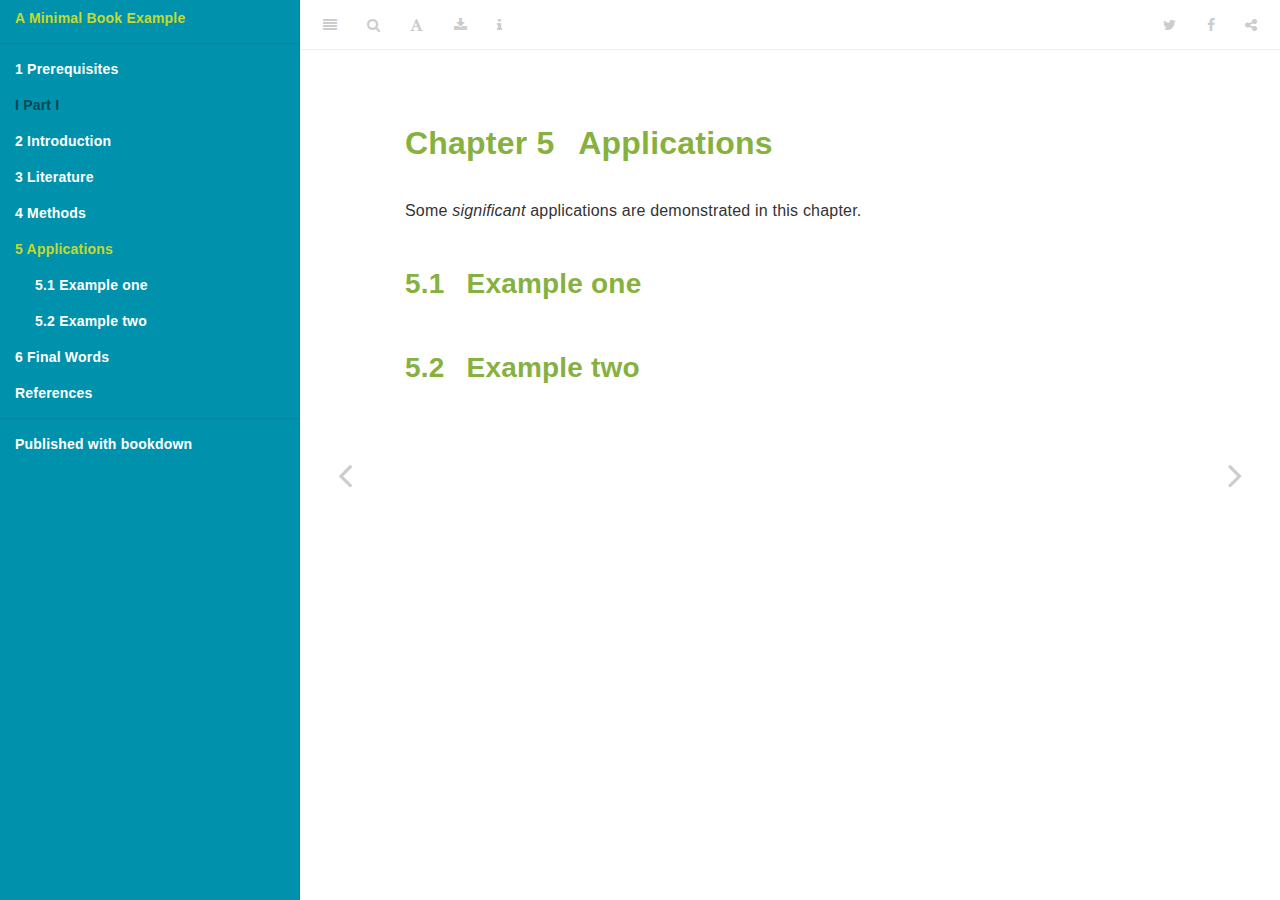
==== commit e5313e54: "Deploying to gh-pages from  @ 1587e81e09c9176791212308ef4347b069adea58 🚀" ====
--- a/applications.html
+++ b/applications.html
@@ -119,6 +119,7 @@
 </style>
 
 <link rel="stylesheet" href="style.css" type="text/css" />
+<link rel="stylesheet" href="biocstyle.css" type="text/css" />
 </head>
 
 <body>
--- a/style.css
+++ b/style.css
@@ -12,24 +12,3 @@
 pre code {
   white-space: inherit;
 }
-
-.book .book-summary ul.summary li a,
-.book .book-summary ul.summary li span {
-  color: #c4d931;
-  font-weight: bold;
-}
-
-.book .book-summary {
-  background-color: #0092ac;
-}
-
-.book .book-summary ul.summary li a:hover,
-.book .book-summary ul.summary li.active>a {
-  color: white;
-}
-
-/*.book .book-summary ul.summary li.part>span*/
-.book .book-summary ul.summary li span {
-  color: black;
-  opacity: .5;
-}
--- a/biocstyle.css
+++ b/biocstyle.css
@@ -0,0 +1,34 @@
+/*
+#0092ac   blue
+#c4d931   green (on blue)
+#87b13f   green (on white)
+*/
+
+.book .book-summary {
+  background-color: #0092ac;
+}
+
+.book .book-summary ul.summary li a,
+.book .book-summary ul.summary li span {
+  color: white;
+  font-weight: bold;
+}
+
+.book .book-summary ul.summary li a:hover,
+.book .book-summary ul.summary li.active>a {
+  color: #c4d931;
+}
+
+/*.book .book-summary ul.summary li.part>span*/
+.book .book-summary ul.summary li span {
+  color: black;
+  opacity: .5;
+}
+
+.book .book-body .page-wrapper .page-inner section.normal h1 {
+  color: #87b13f;
+}
+
+.book .book-body .page-wrapper .page-inner section.normal h2 {
+  color: #87b13f;
+}
